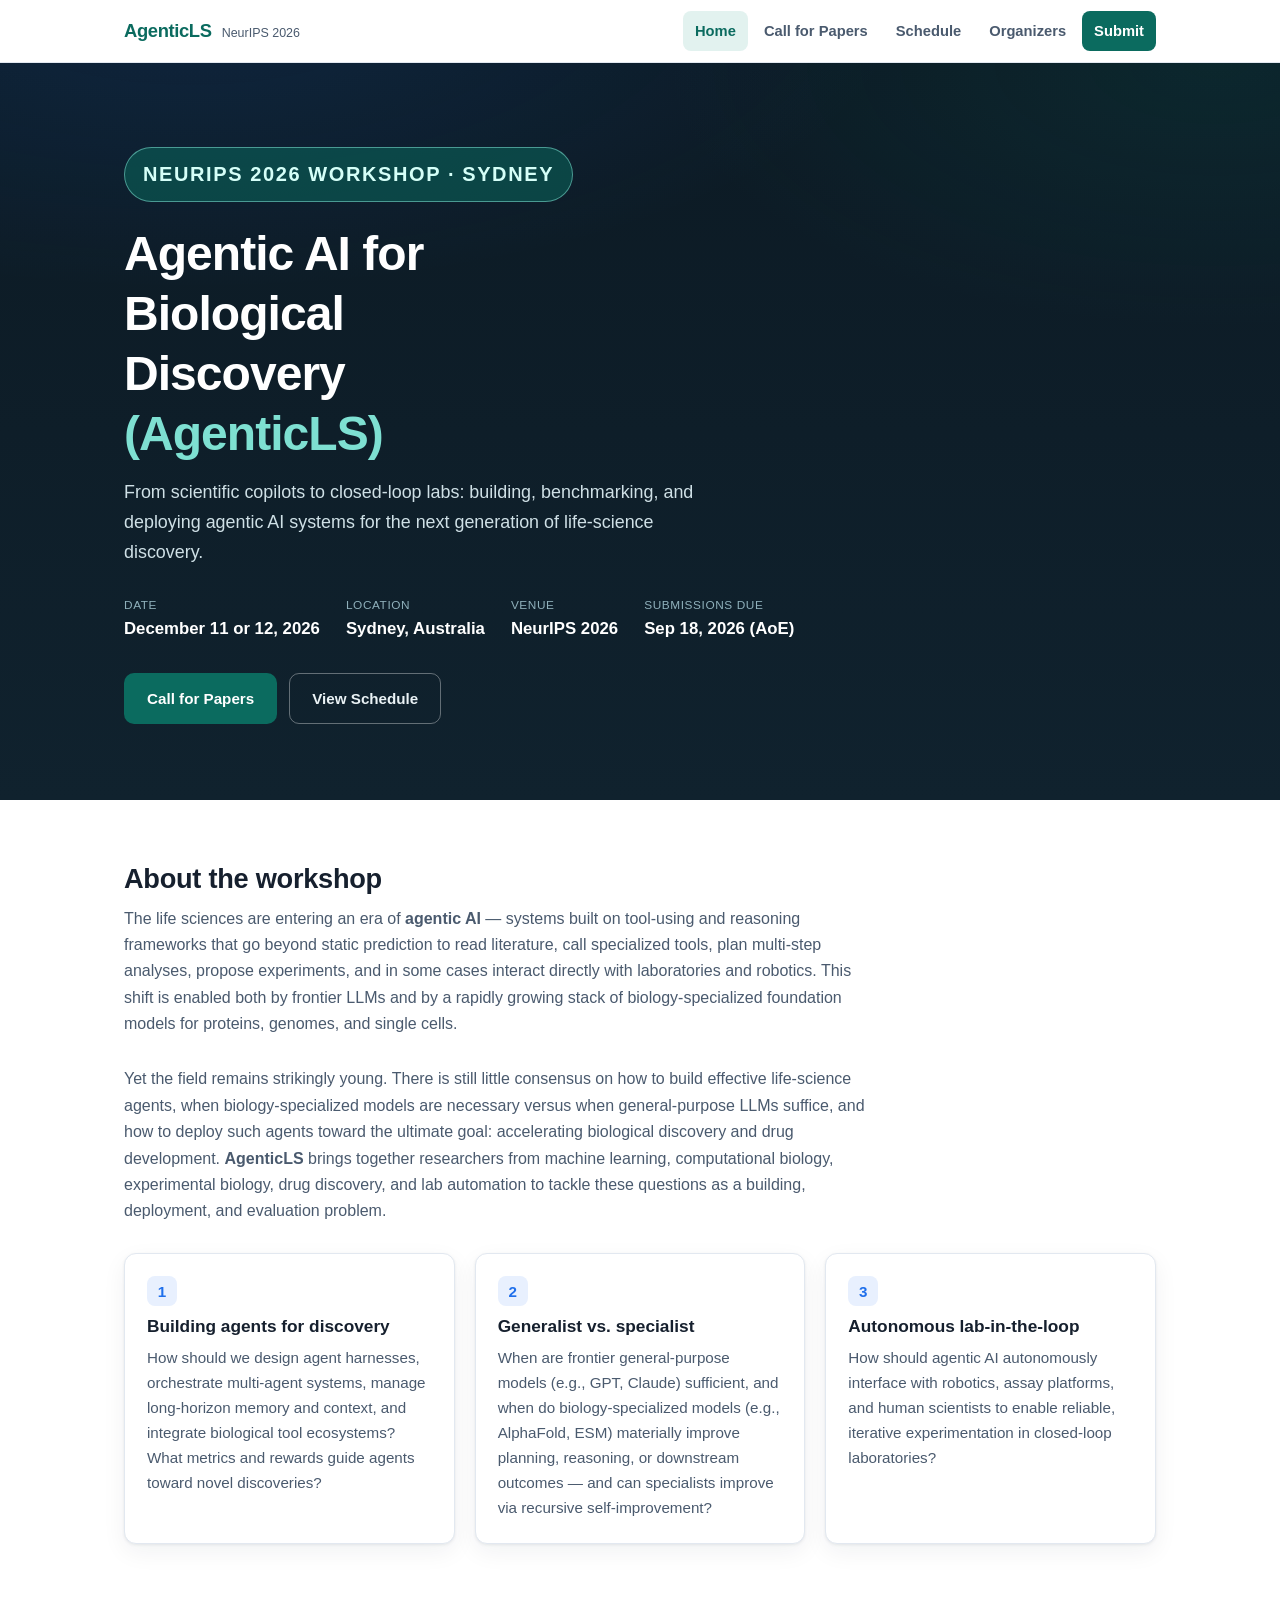
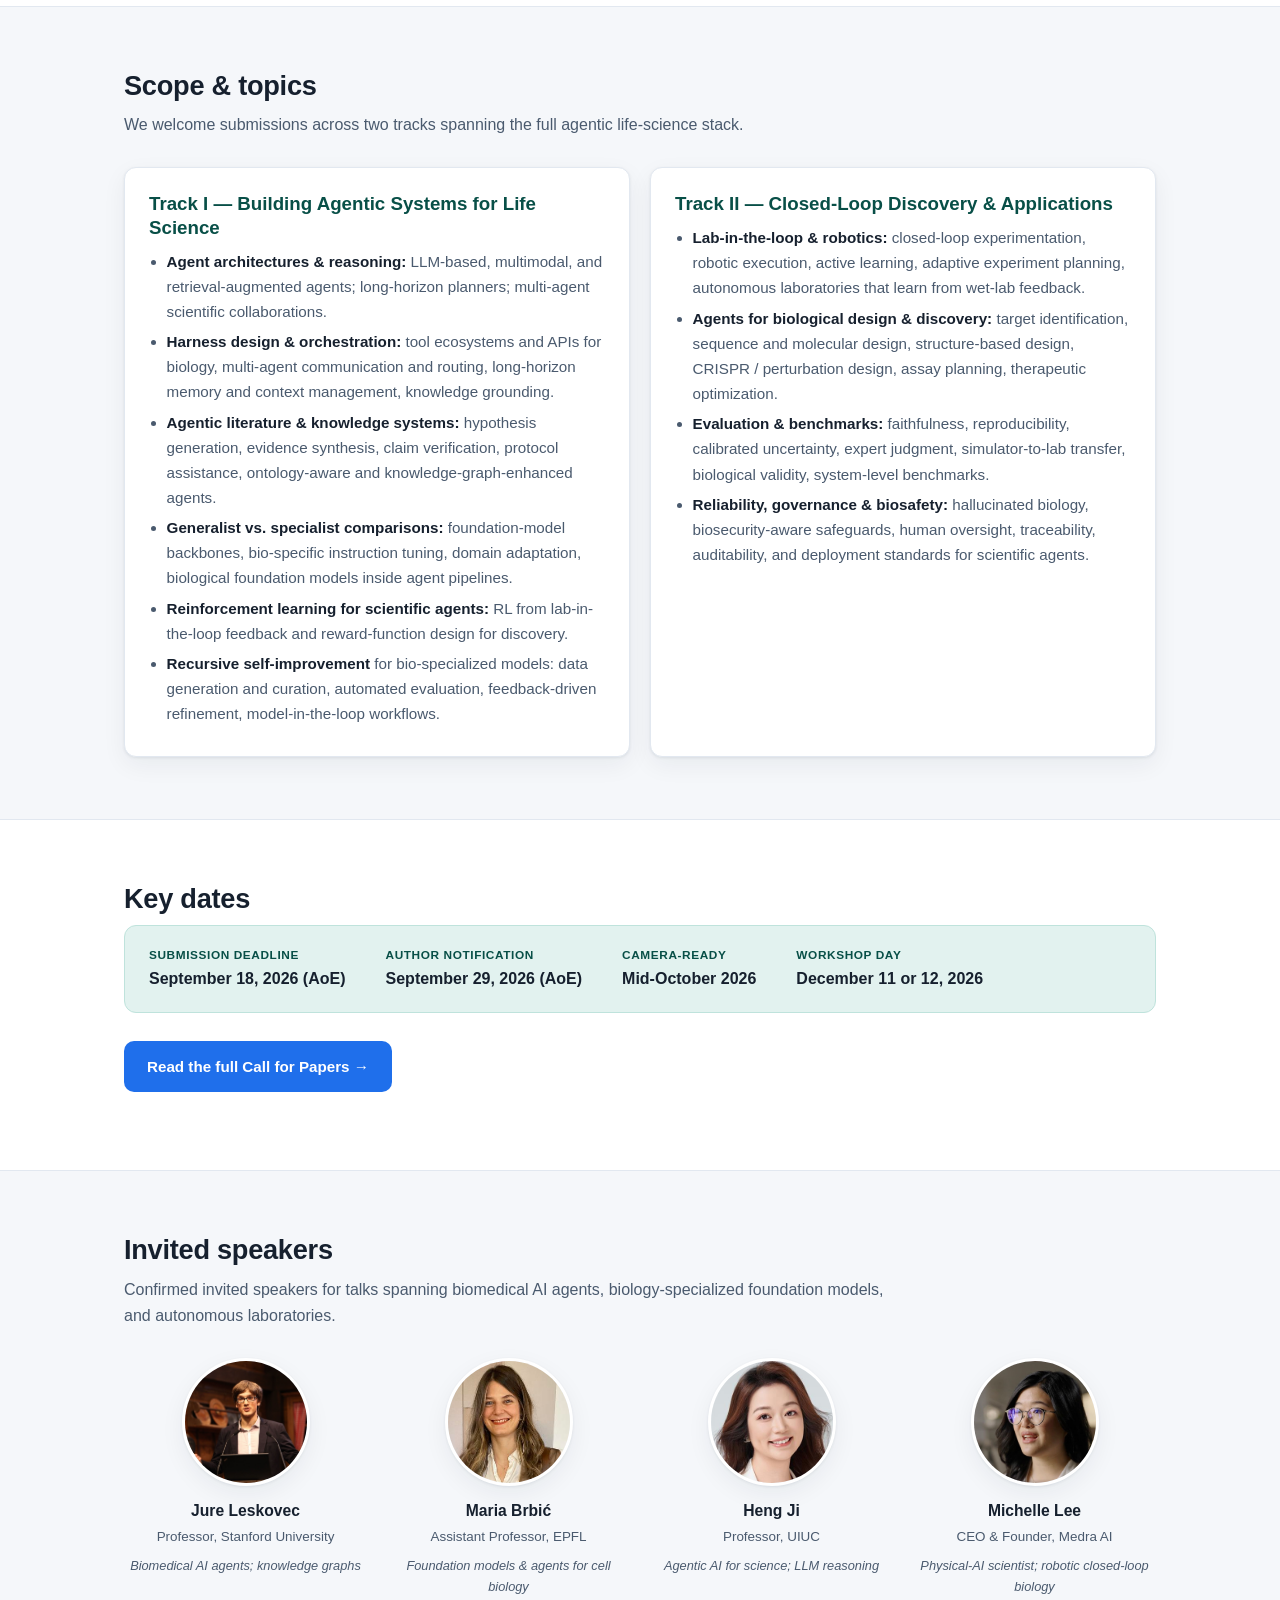
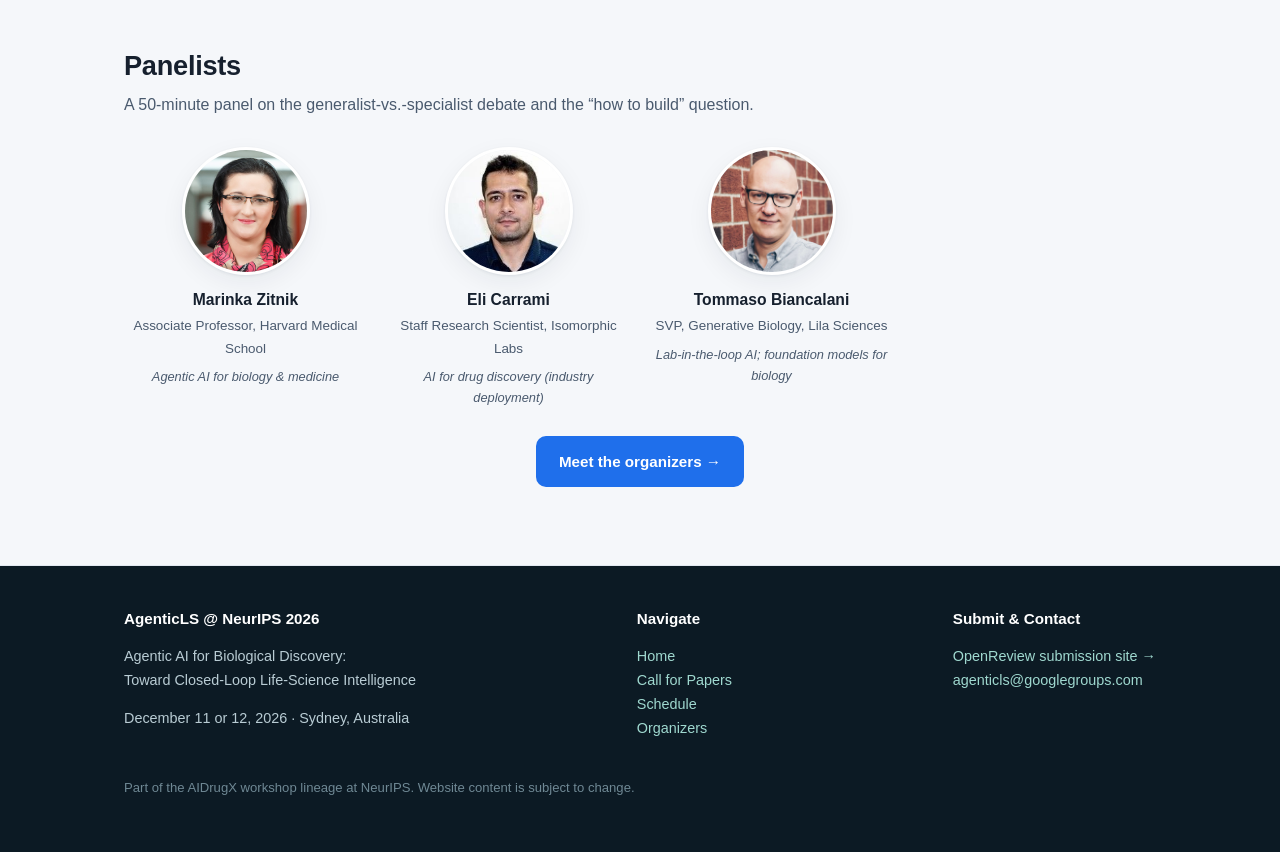
==== index.html @ a27c0606 "Update workshop date, page limit, and poster details" ====
<!DOCTYPE html>
<html lang="en">
<head>
<meta charset="utf-8" />
<meta name="viewport" content="width=device-width, initial-scale=1" />
<title>AgenticLS @ NeurIPS 2026 — Agentic AI for Biological Discovery</title>
<meta name="description" content="AgenticLS: Agentic AI for Biological Discovery — Toward Closed-Loop Life-Science Intelligence. A NeurIPS 2026 workshop in Sydney, December 11 or 12, 2026." />
<link rel="preconnect" href="https://fonts.googleapis.com" />
<link rel="icon" href="assets/favicon.svg" type="image/svg+xml" />
<link rel="stylesheet" href="css/style.css" />
</head>
<body>

<!-- ===== NAV ===== -->
<header class="nav">
  <div class="nav-inner">
    <a class="brand" href="index.html">
      <span class="logo">AgenticLS</span>
      <span class="tag">NeurIPS 2026</span>
    </a>
    <button class="nav-toggle" aria-label="Menu" aria-expanded="false">&#9776;</button>
    <ul class="nav-links">
      <li><a href="index.html">Home</a></li>
      <li><a href="cfp.html">Call for Papers</a></li>
      <li><a href="schedule.html">Schedule</a></li>
      <li><a href="organizers.html">Organizers</a></li>
      <li class="nav-cta"><a href="https://openreview.net/group?id=NeurIPS.cc/2026/Workshop/AgenticLS">Submit</a></li>
    </ul>
  </div>
</header>

<!-- ===== HERO ===== -->
<section class="hero">
  <div class="wrap">
    <span class="kicker">NeurIPS 2026 Workshop &middot; Sydney</span>
    <h1>Agentic AI for Biological Discovery <span class="abbr">(AgenticLS)</span></h1>
    <p class="tagline">From scientific copilots to closed-loop labs: building, benchmarking, and deploying agentic AI systems for the next generation of life-science discovery.</p>
    <div class="facts">
      <div class="fact"><div class="label">Date</div><div class="value">December 11 or 12, 2026</div></div>
      <div class="fact"><div class="label">Location</div><div class="value">Sydney, Australia</div></div>
      <div class="fact"><div class="label">Venue</div><div class="value">NeurIPS 2026</div></div>
      <div class="fact"><div class="label">Submissions due</div><div class="value">Sep 18, 2026 (AoE)</div></div>
    </div>
    <div class="btns">
      <a class="btn btn-primary" href="cfp.html#submit">Call for Papers</a>
      <a class="btn btn-ghost" href="schedule.html">View Schedule</a>
    </div>
  </div>
</section>

<!-- ===== OVERVIEW ===== -->
<section class="block">
  <div class="wrap">
    <h2 class="section-title">About the workshop</h2>
    <p class="section-lead">
      The life sciences are entering an era of <b>agentic AI</b> — systems built on tool-using and reasoning
      frameworks that go beyond static prediction to read literature, call specialized tools, plan multi-step
      analyses, propose experiments, and in some cases interact directly with laboratories and robotics.
      This shift is enabled both by frontier LLMs and by a rapidly growing stack of biology-specialized
      foundation models for proteins, genomes, and single cells.
    </p>
    <p class="section-lead">
      Yet the field remains strikingly young. There is still little consensus on how to build effective
      life-science agents, when biology-specialized models are necessary versus when general-purpose LLMs
      suffice, and how to deploy such agents toward the ultimate goal: accelerating biological discovery and
      drug development. <b>AgenticLS</b> brings together researchers from machine learning, computational
      biology, experimental biology, drug discovery, and lab automation to tackle these questions as a
      building, deployment, and evaluation problem.
    </p>

    <div class="grid cols-3 mt">
      <div class="card">
        <span class="num">1</span>
        <h3>Building agents for discovery</h3>
        <p>How should we design agent harnesses, orchestrate multi-agent systems, manage long-horizon memory
        and context, and integrate biological tool ecosystems? What metrics and rewards guide agents toward
        novel discoveries?</p>
      </div>
      <div class="card">
        <span class="num">2</span>
        <h3>Generalist vs. specialist</h3>
        <p>When are frontier general-purpose models (e.g., GPT, Claude) sufficient, and when do
        biology-specialized models (e.g., AlphaFold, ESM) materially improve planning, reasoning, or
        downstream outcomes — and can specialists improve via recursive self-improvement?</p>
      </div>
      <div class="card">
        <span class="num">3</span>
        <h3>Autonomous lab-in-the-loop</h3>
        <p>How should agentic AI autonomously interface with robotics, assay platforms, and human scientists
        to enable reliable, iterative experimentation in closed-loop laboratories?</p>
      </div>
    </div>
  </div>
</section>

<!-- ===== TRACKS / SCOPE ===== -->
<section class="block alt">
  <div class="wrap">
    <h2 class="section-title">Scope &amp; topics</h2>
    <p class="section-lead">We welcome submissions across two tracks spanning the full agentic life-science stack.</p>
    <div class="grid cols-2">
      <div class="track">
        <h3>Track I — Building Agentic Systems for Life Science</h3>
        <ul>
          <li><b>Agent architectures &amp; reasoning:</b> LLM-based, multimodal, and retrieval-augmented agents; long-horizon planners; multi-agent scientific collaborations.</li>
          <li><b>Harness design &amp; orchestration:</b> tool ecosystems and APIs for biology, multi-agent communication and routing, long-horizon memory and context management, knowledge grounding.</li>
          <li><b>Agentic literature &amp; knowledge systems:</b> hypothesis generation, evidence synthesis, claim verification, protocol assistance, ontology-aware and knowledge-graph-enhanced agents.</li>
          <li><b>Generalist vs. specialist comparisons:</b> foundation-model backbones, bio-specific instruction tuning, domain adaptation, biological foundation models inside agent pipelines.</li>
          <li><b>Reinforcement learning for scientific agents:</b> RL from lab-in-the-loop feedback and reward-function design for discovery.</li>
          <li><b>Recursive self-improvement</b> for bio-specialized models: data generation and curation, automated evaluation, feedback-driven refinement, model-in-the-loop workflows.</li>
        </ul>
      </div>
      <div class="track">
        <h3>Track II — Closed-Loop Discovery &amp; Applications</h3>
        <ul>
          <li><b>Lab-in-the-loop &amp; robotics:</b> closed-loop experimentation, robotic execution, active learning, adaptive experiment planning, autonomous laboratories that learn from wet-lab feedback.</li>
          <li><b>Agents for biological design &amp; discovery:</b> target identification, sequence and molecular design, structure-based design, CRISPR / perturbation design, assay planning, therapeutic optimization.</li>
          <li><b>Evaluation &amp; benchmarks:</b> faithfulness, reproducibility, calibrated uncertainty, expert judgment, simulator-to-lab transfer, biological validity, system-level benchmarks.</li>
          <li><b>Reliability, governance &amp; biosafety:</b> hallucinated biology, biosecurity-aware safeguards, human oversight, traceability, auditability, and deployment standards for scientific agents.</li>
        </ul>
      </div>
    </div>
  </div>
</section>

<!-- ===== KEY DATES ===== -->
<section class="block">
  <div class="wrap">
    <h2 class="section-title">Key dates</h2>
    <div class="callout">
      <div class="item"><div class="k">Submission deadline</div><div class="v">September 18, 2026 (AoE)</div></div>
      <div class="item"><div class="k">Author notification</div><div class="v">September 29, 2026 (AoE)</div></div>
      <div class="item"><div class="k">Camera-ready</div><div class="v">Mid-October 2026</div></div>
      <div class="item"><div class="k">Workshop day</div><div class="v">December 11 or 12, 2026</div></div>
    </div>
    <p class="mt"><a class="btn btn-dark" href="cfp.html#submit">Read the full Call for Papers &rarr;</a></p>
  </div>
</section>

<!-- ===== SPEAKERS ===== -->
<section class="block alt">
  <div class="wrap">
    <h2 class="section-title">Invited speakers</h2>
    <p class="section-lead">Confirmed invited speakers for talks spanning biomedical AI agents, biology-specialized foundation models, and autonomous laboratories.</p>
    <div class="people">
      <div class="person">
        <img class="photo" src="assets/photos/jure-leskovec.jpeg" alt="Jure Leskovec" />
        <div class="name">Jure Leskovec</div>
        <div class="aff">Professor, Stanford University</div>
        <div class="topic">Biomedical AI agents; knowledge graphs</div>
      </div>
      <div class="person">
        <img class="photo" src="assets/photos/maria-brbic.jpg" alt="Maria Brbić" />
        <div class="name">Maria Brbić</div>
        <div class="aff">Assistant Professor, EPFL</div>
        <div class="topic">Foundation models &amp; agents for cell biology</div>
      </div>
      <div class="person">
        <img class="photo" src="assets/photos/heng-ji.jpeg" alt="Heng Ji" />
        <div class="name">Heng Ji</div>
        <div class="aff">Professor, UIUC</div>
        <div class="topic">Agentic AI for science; LLM reasoning</div>
      </div>
      <div class="person">
        <img class="photo" src="assets/photos/michelle-lee.jpg" alt="Michelle Lee" />
        <div class="name">Michelle Lee</div>
        <div class="aff">CEO &amp; Founder, Medra AI</div>
        <div class="topic">Physical-AI scientist; robotic closed-loop biology</div>
      </div>
    </div>

    <h2 class="section-title" style="margin-top:52px;">Panelists</h2>
    <p class="section-lead">A 50-minute panel on the generalist-vs.-specialist debate and the “how to build” question.</p>
    <div class="people">
      <div class="person">
        <img class="photo" src="assets/photos/marinka-zitnik.jpg" alt="Marinka Zitnik" />
        <div class="name">Marinka Zitnik</div>
        <div class="aff">Associate Professor, Harvard Medical School</div>
        <div class="topic">Agentic AI for biology &amp; medicine</div>
      </div>
      <div class="person">
        <img class="photo" src="assets/photos/eli-carrami.jpg" alt="Eli Carrami" />
        <div class="name">Eli Carrami</div>
        <div class="aff">Staff Research Scientist, Isomorphic Labs</div>
        <div class="topic">AI for drug discovery (industry deployment)</div>
      </div>
      <div class="person">
        <img class="photo" src="assets/photos/tommaso-biancalani.jpg" alt="Tommaso Biancalani" />
        <div class="name">Tommaso Biancalani</div>
        <div class="aff">SVP, Generative Biology, Lila Sciences</div>
        <div class="topic">Lab-in-the-loop AI; foundation models for biology</div>
      </div>
    </div>
    <p class="mt center"><a class="btn btn-dark" href="organizers.html">Meet the organizers &rarr;</a></p>
  </div>
</section>

<!-- ===== FOOTER ===== -->
<footer>
  <div class="wrap">
    <div class="cols">
      <div>
        <h4>AgenticLS @ NeurIPS 2026</h4>
        <p>Agentic AI for Biological Discovery:<br/>Toward Closed-Loop Life-Science Intelligence</p>
        <p>December 11 or 12, 2026 &middot; Sydney, Australia</p>
      </div>
      <div>
        <h4>Navigate</h4>
        <p><a href="index.html">Home</a><br/>
           <a href="cfp.html">Call for Papers</a><br/>
           <a href="schedule.html">Schedule</a><br/>
           <a href="organizers.html">Organizers</a></p>
      </div>
      <div>
        <h4>Submit &amp; Contact</h4>
        <p><a href="https://openreview.net/group?id=NeurIPS.cc/2026/Workshop/AgenticLS">OpenReview submission site &rarr;</a><br/>
        <a href="mailto:agenticls@googlegroups.com">agenticls@googlegroups.com</a></p>
      </div>
    </div>
    <p class="muted">Part of the AIDrugX workshop lineage at NeurIPS. Website content is subject to change.</p>
  </div>
</footer>

<script src="js/main.js"></script>
</body>
</html>
---- css/style.css ----
/* ============================================================
   AgenticLS — NeurIPS 2026 Workshop
   Stylesheet
   ============================================================ */

:root {
  --bg: #ffffff;
  --bg-alt: #f5f7fa;
  --ink: #16202e;
  --ink-soft: #4a5a6e;
  --line: #e2e8f0;
  --brand: #0b6b5f;          /* teal-green: life science */
  --brand-dark: #084f47;
  --accent: #1f6feb;         /* blue: AI / agents */
  --accent-soft: #e8f0fe;
  --brand-soft: #e2f2ef;
  --warn: #b45309;
  --max: 1080px;
  --radius: 12px;
  --shadow: 0 1px 3px rgba(16, 32, 46, .08), 0 8px 24px rgba(16, 32, 46, .06);
  --font: -apple-system, BlinkMacSystemFont, "Segoe UI", Roboto, Helvetica, Arial, sans-serif;
}

* { box-sizing: border-box; }

html { scroll-behavior: smooth; scroll-padding-top: 80px; }

body {
  margin: 0;
  font-family: var(--font);
  color: var(--ink);
  background: var(--bg);
  line-height: 1.65;
  -webkit-font-smoothing: antialiased;
}

a { color: var(--accent); text-decoration: none; }
a:hover { text-decoration: underline; }

.wrap { max-width: var(--max); margin: 0 auto; padding: 0 24px; }

h1, h2, h3 { line-height: 1.25; color: var(--ink); }
h2.section-title {
  font-size: 1.7rem;
  margin: 0 0 .35em;
  letter-spacing: -.01em;
}
.section-lead { color: var(--ink-soft); max-width: 760px; margin: 0 0 1.8em; }

section.block { padding: 62px 0; border-bottom: 1px solid var(--line); }
section.block.alt { background: var(--bg-alt); }

/* ---------- Top navigation ---------- */
.nav {
  position: sticky; top: 0; z-index: 50;
  background: rgba(255,255,255,.92);
  backdrop-filter: saturate(150%) blur(8px);
  border-bottom: 1px solid var(--line);
}
.nav-inner {
  max-width: var(--max); margin: 0 auto; padding: 0 24px;
  display: flex; align-items: center; justify-content: space-between;
  height: 62px;
}
.brand { display: flex; align-items: baseline; gap: 10px; font-weight: 700; color: var(--ink); }
.brand:hover { text-decoration: none; }
.brand .logo { color: var(--brand); font-size: 1.15rem; letter-spacing: -.02em; }
.brand .tag { font-size: .78rem; color: var(--ink-soft); font-weight: 500; }
.nav-links { display: flex; align-items: center; gap: 4px; list-style: none; margin: 0; padding: 0; }
.nav-links a {
  display: block; padding: 8px 12px; border-radius: 8px;
  color: var(--ink-soft); font-weight: 600; font-size: .92rem;
}
.nav-links a:hover { background: var(--bg-alt); color: var(--ink); text-decoration: none; }
.nav-links a.active { color: var(--brand); background: var(--brand-soft); }
.nav-cta a {
  background: var(--brand); color: #fff;
}
.nav-cta a:hover { background: var(--brand-dark); color: #fff; }
.nav-toggle {
  display: none; background: none; border: 0; cursor: pointer;
  font-size: 1.5rem; color: var(--ink); padding: 4px 8px;
}

@media (max-width: 780px) {
  .nav-toggle { display: block; }
  .nav-links {
    position: absolute; top: 62px; left: 0; right: 0;
    flex-direction: column; align-items: stretch; gap: 0;
    background: #fff; border-bottom: 1px solid var(--line);
    padding: 8px 16px 16px; box-shadow: var(--shadow);
    display: none;
  }
  .nav-links.open { display: flex; }
  .nav-links a { padding: 12px 10px; }
}

/* ---------- Hero ---------- */
.hero {
  position: relative;
  background:
    radial-gradient(1200px 500px at 15% -10%, rgba(31,111,235,.14), transparent 60%),
    radial-gradient(1000px 480px at 95% 0%, rgba(11,107,95,.16), transparent 55%),
    linear-gradient(180deg, #0c1a24 0%, #10222e 100%);
  color: #eaf2f5;
  padding: 84px 0 76px;
}
.hero .wrap { position: relative; z-index: 1; }
.hero .kicker {
  display: inline-block; font-weight: 800; letter-spacing: .08em;
  text-transform: uppercase; font-size: clamp(1rem, 2vw, 1.25rem);
  color: #d5fff8; background: rgba(11,107,95,.52);
  padding: 10px 18px; border: 1px solid rgba(126,224,210,.55);
  border-radius: 999px; margin-bottom: 22px;
}
.hero h1 {
  color: #fff; font-size: clamp(1.9rem, 4.4vw, 3rem);
  margin: 0 0 .3em; letter-spacing: -.02em; max-width: 15ch;
}
.hero .abbr { color: #7ee0d2; }
.hero .tagline { font-size: 1.12rem; color: #cfe0e6; max-width: 60ch; margin: 0 0 1.6em; }
.hero .facts { display: flex; flex-wrap: wrap; gap: 26px; margin: 0 0 30px; }
.hero .fact .label { font-size: .74rem; text-transform: uppercase; letter-spacing: .05em; color: #8fb0bb; }
.hero .fact .value { font-size: 1.05rem; font-weight: 700; color: #fff; }
.hero .btns { display: flex; flex-wrap: wrap; gap: 12px; }

.btn {
  display: inline-block; font-weight: 700; font-size: .95rem;
  padding: 12px 22px; border-radius: 10px; cursor: pointer;
  border: 1px solid transparent; transition: transform .05s ease;
}
.btn:hover { text-decoration: none; }
.btn:active { transform: translateY(1px); }
.btn-primary { background: var(--brand); color: #fff; }
.btn-primary:hover { background: var(--brand-dark); color: #fff; }
.btn-ghost { background: transparent; color: #eaf2f5; border-color: rgba(255,255,255,.35); }
.btn-ghost:hover { background: rgba(255,255,255,.1); color: #fff; }
.btn-dark { background: var(--accent); color: #fff; }
.btn-dark:hover { background: #1a5fd0; color: #fff; }

/* ---------- Page header (interior pages) ---------- */
.page-head {
  background:
    radial-gradient(900px 380px at 10% -20%, rgba(31,111,235,.12), transparent 60%),
    linear-gradient(180deg, #0c1a24 0%, #10222e 100%);
  color: #eaf2f5; padding: 54px 0 46px;
}
.page-head h1 { color: #fff; margin: 0 0 .2em; font-size: clamp(1.7rem, 3.6vw, 2.4rem); }
.page-head p { color: #cfe0e6; margin: 0; max-width: 70ch; }
.breadcrumb { font-size: .82rem; color: #8fb0bb; margin-bottom: 12px; }
.breadcrumb a { color: #9fd8cf; }

/* ---------- Info callout / dates ---------- */
.callout {
  display: flex; flex-wrap: wrap; gap: 14px 40px;
  background: var(--brand-soft); border: 1px solid #bfe3dc;
  border-radius: var(--radius); padding: 20px 24px;
}
.callout .item .k { font-size: .74rem; text-transform: uppercase; letter-spacing: .05em; color: var(--brand-dark); font-weight: 700; }
.callout .item .v { font-weight: 600; }

/* ---------- Cards / question grid ---------- */
.grid { display: grid; gap: 20px; }
.grid.cols-3 { grid-template-columns: repeat(3, 1fr); }
.grid.cols-2 { grid-template-columns: repeat(2, 1fr); }
@media (max-width: 860px) { .grid.cols-3 { grid-template-columns: 1fr; } .grid.cols-2 { grid-template-columns: 1fr; } }

.card {
  background: #fff; border: 1px solid var(--line);
  border-radius: var(--radius); padding: 22px 22px; box-shadow: var(--shadow);
}
.card h3 { margin: 0 0 .4em; font-size: 1.08rem; }
.card .num {
  display: inline-flex; align-items: center; justify-content: center;
  width: 30px; height: 30px; border-radius: 8px;
  background: var(--accent-soft); color: var(--accent); font-weight: 800;
  margin-bottom: 10px; font-size: .95rem;
}
.card p { margin: 0; color: var(--ink-soft); font-size: .95rem; }

/* ---------- Tracks / scope ---------- */
.track { background:#fff; border:1px solid var(--line); border-radius: var(--radius); padding: 24px; box-shadow: var(--shadow); }
.track h3 { margin: 0 0 .2em; color: var(--brand-dark); }
.track ul { margin: .6em 0 0; padding-left: 1.1em; }
.track li { margin: .35em 0; color: var(--ink-soft); font-size: .95rem; }
.track li b { color: var(--ink); }

/* ---------- People grids ---------- */
.people { display: grid; grid-template-columns: repeat(4, 1fr); gap: 26px 20px; }
.people.cols-3 { grid-template-columns: repeat(3, 1fr); }
@media (max-width: 900px) { .people { grid-template-columns: repeat(3, 1fr); } }
@media (max-width: 680px) { .people, .people.cols-3 { grid-template-columns: repeat(2, 1fr); } }

.person { text-align: center; }
.person .photo {
  width: 128px; height: 128px; border-radius: 50%;
  object-fit: cover; object-position: center top;
  margin: 0 auto 12px; display: block;
  border: 3px solid #fff; box-shadow: var(--shadow); background: var(--bg-alt);
}
.person .name { font-weight: 700; font-size: .98rem; }
.person .name a { color: var(--ink); }
.person .aff { font-size: .84rem; color: var(--ink-soft); margin-top: 2px; }
.person .role { font-size: .78rem; color: var(--brand); margin-top: 4px; font-weight: 600; }
.person .topic { font-size: .8rem; color: var(--ink-soft); margin-top: 6px; font-style: italic; }

/* ---------- Schedule table ---------- */
.schedule { width: 100%; border-collapse: collapse; background:#fff; border:1px solid var(--line); border-radius: var(--radius); overflow: hidden; box-shadow: var(--shadow); }
.schedule th, .schedule td { text-align: left; padding: 12px 16px; border-bottom: 1px solid var(--line); vertical-align: top; }
.schedule th { background: var(--bg-alt); font-size: .78rem; text-transform: uppercase; letter-spacing: .04em; color: var(--ink-soft); }
.schedule td.time { white-space: nowrap; font-variant-numeric: tabular-nums; font-weight: 600; color: var(--ink); width: 130px; }
.schedule tr.session td { background: var(--brand-soft); font-weight: 700; color: var(--brand-dark); }
.schedule tr.session td .sublabel { font-weight: 500; color: var(--brand-dark); opacity:.8; }
.schedule .who { font-weight: 600; }
.schedule .aff { color: var(--ink-soft); font-size: .88rem; }
.schedule .topic { color: var(--ink-soft); font-size: .88rem; }
@media (max-width: 720px) {
  .schedule, .schedule tbody, .schedule tr, .schedule td, .schedule th { display: block; }
  .schedule thead { display: none; }
  .schedule tr { border-bottom: 1px solid var(--line); padding: 6px 0; }
  .schedule td { border: 0; padding: 3px 16px; }
  .schedule td.time { width: auto; color: var(--accent); }
}

/* ---------- CFP / prose ---------- */
.prose { max-width: 800px; }
.prose h2 { font-size: 1.35rem; margin: 1.6em 0 .5em; }
.prose h3 { font-size: 1.08rem; margin: 1.3em 0 .3em; }
.prose ul { padding-left: 1.2em; }
.prose li { margin: .4em 0; }
.prose p { color: var(--ink); }

.timeline { list-style: none; padding: 0; margin: 0; }
.timeline li {
  display: flex; gap: 18px; padding: 14px 0; border-bottom: 1px dashed var(--line);
}
.timeline li:last-child { border-bottom: 0; }
.timeline .date { min-width: 200px; font-weight: 700; color: var(--brand-dark); }
.timeline .date .aoe { font-weight: 500; color: var(--ink-soft); font-size: .85rem; }
.timeline .what { color: var(--ink-soft); }

.notebox {
  background: var(--accent-soft); border: 1px solid #cfe0fb;
  border-left: 4px solid var(--accent); border-radius: 8px;
  padding: 14px 18px; margin: 20px 0; font-size: .95rem;
}
.notebox.warn { background: #fff7ed; border-color: #fed7aa; border-left-color: var(--warn); }

/* ---------- Footer ---------- */
footer {
  background: #0c1a24; color: #b9ccd4; padding: 40px 0; font-size: .9rem;
}
footer a { color: #9fd8cf; }
footer .cols { display: flex; flex-wrap: wrap; gap: 30px 60px; justify-content: space-between; }
footer h4 { color: #fff; margin: 0 0 .5em; font-size: .95rem; }
footer .muted { color: #6f8894; font-size: .82rem; margin-top: 22px; }

/* ---------- misc ---------- */
.center { text-align: center; }
.mt { margin-top: 28px; }
.pill { display:inline-block; background: var(--accent-soft); color: var(--accent); font-weight:700; font-size:.78rem; padding: 3px 10px; border-radius: 999px; }
.divider-note { color: var(--ink-soft); font-size: .9rem; }
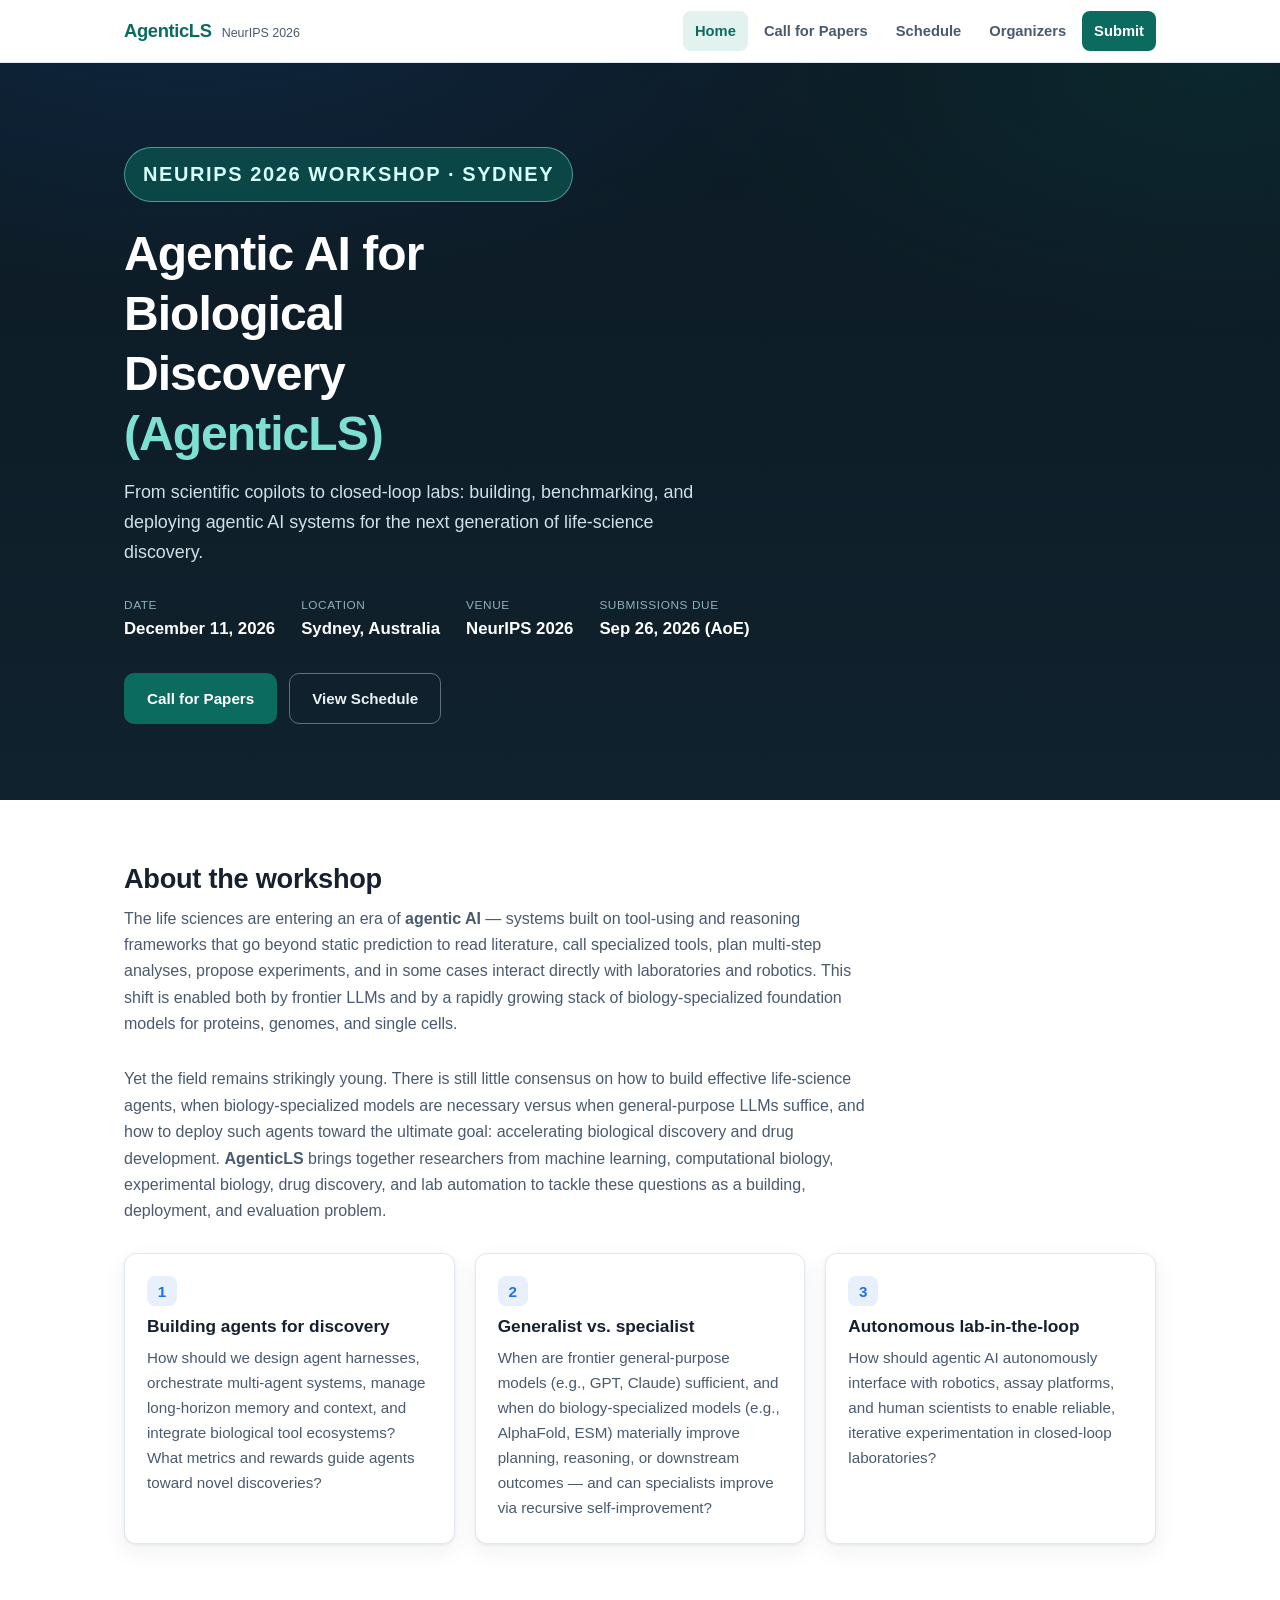
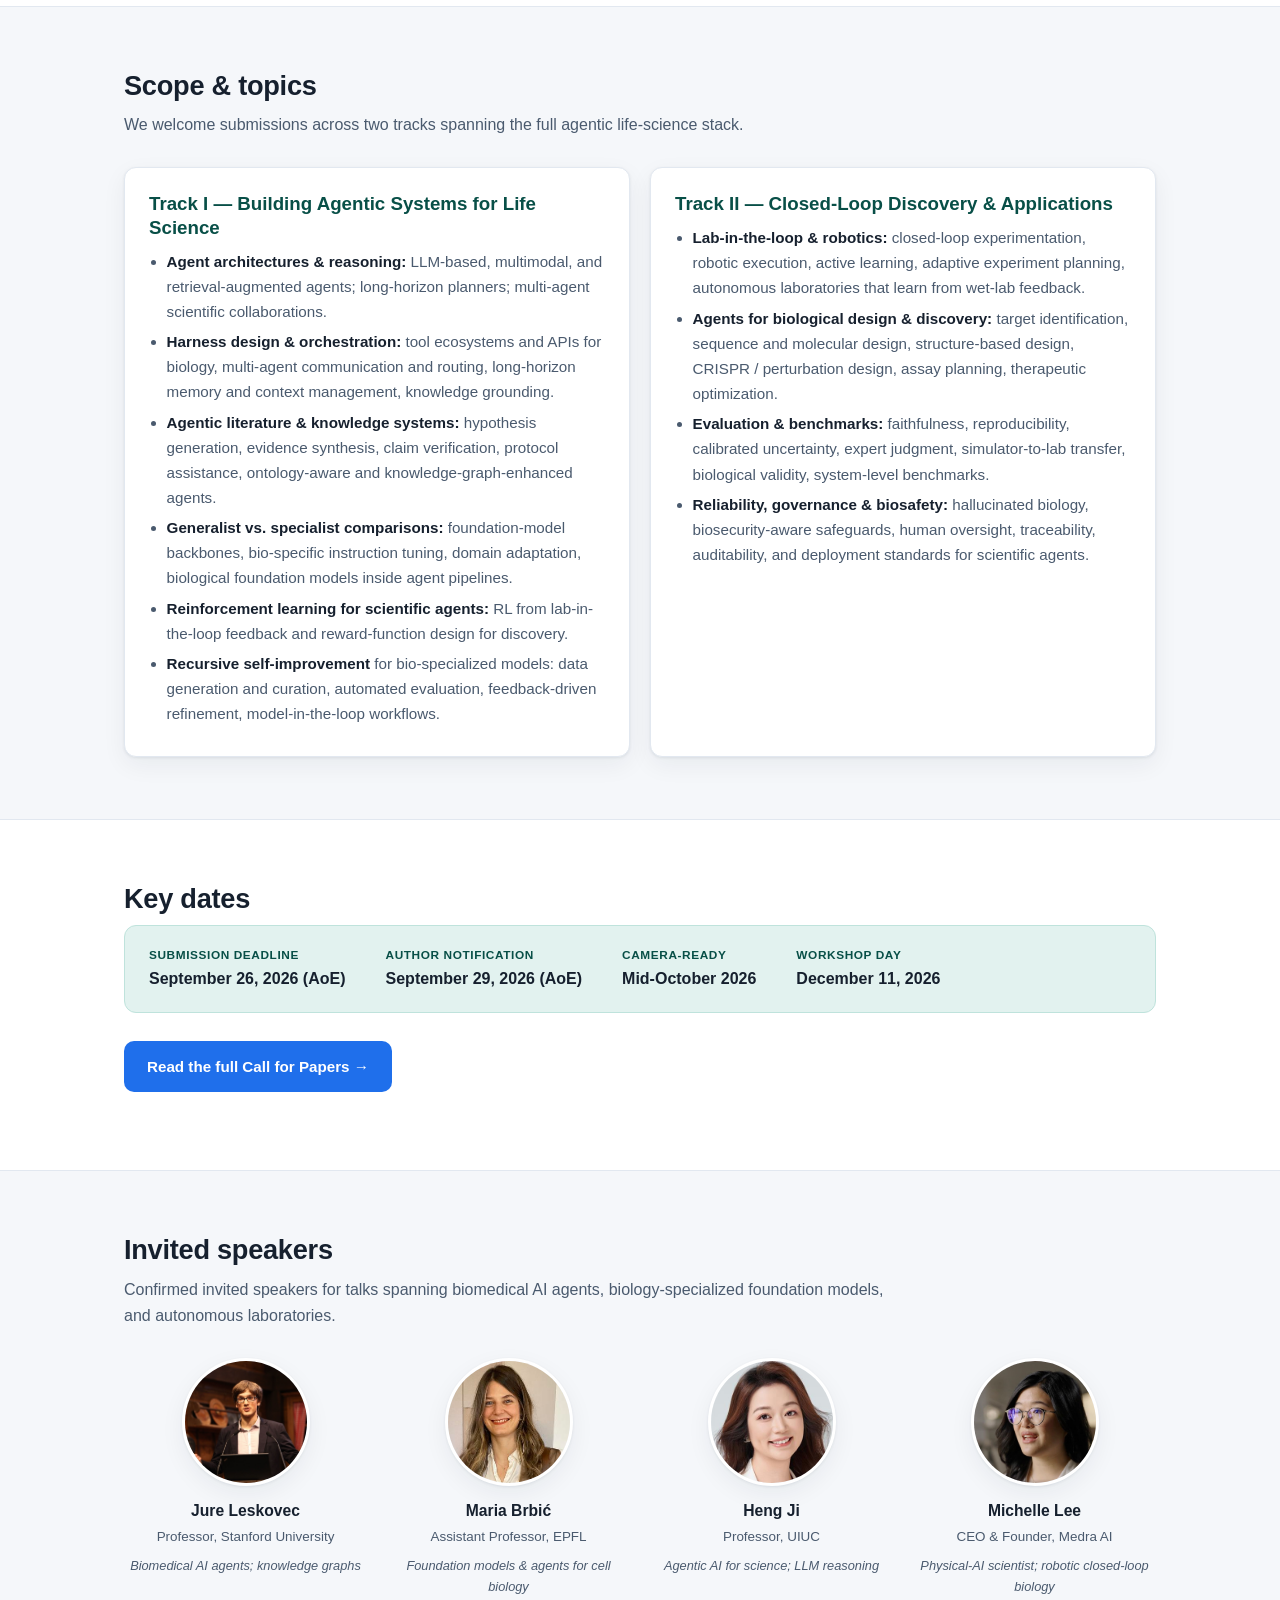
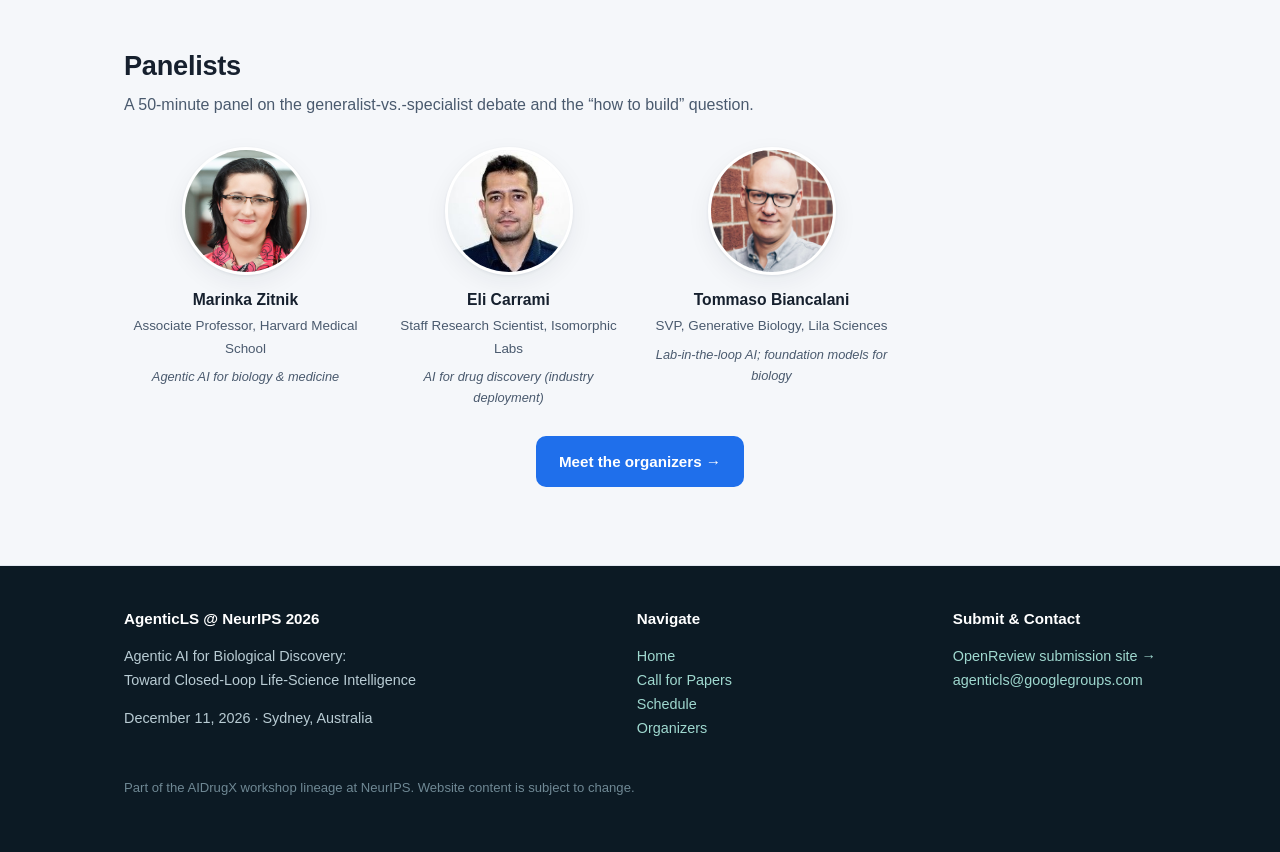
==== commit 7fa3e6c9: "Update submission deadline and workshop date" ====
--- a/index.html
+++ b/index.html
@@ -4,7 +4,7 @@
 <meta charset="utf-8" />
 <meta name="viewport" content="width=device-width, initial-scale=1" />
 <title>AgenticLS @ NeurIPS 2026 — Agentic AI for Biological Discovery</title>
-<meta name="description" content="AgenticLS: Agentic AI for Biological Discovery — Toward Closed-Loop Life-Science Intelligence. A NeurIPS 2026 workshop in Sydney, December 11 or 12, 2026." />
+<meta name="description" content="AgenticLS: Agentic AI for Biological Discovery — Toward Closed-Loop Life-Science Intelligence. A NeurIPS 2026 workshop in Sydney, December 11, 2026." />
 <link rel="preconnect" href="https://fonts.googleapis.com" />
 <link rel="icon" href="assets/favicon.svg" type="image/svg+xml" />
 <link rel="stylesheet" href="css/style.css" />
@@ -36,10 +36,10 @@
     <h1>Agentic AI for Biological Discovery <span class="abbr">(AgenticLS)</span></h1>
     <p class="tagline">From scientific copilots to closed-loop labs: building, benchmarking, and deploying agentic AI systems for the next generation of life-science discovery.</p>
     <div class="facts">
-      <div class="fact"><div class="label">Date</div><div class="value">December 11 or 12, 2026</div></div>
+      <div class="fact"><div class="label">Date</div><div class="value">December 11, 2026</div></div>
       <div class="fact"><div class="label">Location</div><div class="value">Sydney, Australia</div></div>
       <div class="fact"><div class="label">Venue</div><div class="value">NeurIPS 2026</div></div>
-      <div class="fact"><div class="label">Submissions due</div><div class="value">Sep 18, 2026 (AoE)</div></div>
+      <div class="fact"><div class="label">Submissions due</div><div class="value">Sep 26, 2026 (AoE)</div></div>
     </div>
     <div class="btns">
       <a class="btn btn-primary" href="cfp.html#submit">Call for Papers</a>
@@ -128,10 +128,10 @@
   <div class="wrap">
     <h2 class="section-title">Key dates</h2>
     <div class="callout">
-      <div class="item"><div class="k">Submission deadline</div><div class="v">September 18, 2026 (AoE)</div></div>
+      <div class="item"><div class="k">Submission deadline</div><div class="v">September 26, 2026 (AoE)</div></div>
       <div class="item"><div class="k">Author notification</div><div class="v">September 29, 2026 (AoE)</div></div>
       <div class="item"><div class="k">Camera-ready</div><div class="v">Mid-October 2026</div></div>
-      <div class="item"><div class="k">Workshop day</div><div class="v">December 11 or 12, 2026</div></div>
+      <div class="item"><div class="k">Workshop day</div><div class="v">December 11, 2026</div></div>
     </div>
     <p class="mt"><a class="btn btn-dark" href="cfp.html#submit">Read the full Call for Papers &rarr;</a></p>
   </div>
@@ -202,7 +202,7 @@
       <div>
         <h4>AgenticLS @ NeurIPS 2026</h4>
         <p>Agentic AI for Biological Discovery:<br/>Toward Closed-Loop Life-Science Intelligence</p>
-        <p>December 11 or 12, 2026 &middot; Sydney, Australia</p>
+        <p>December 11, 2026 &middot; Sydney, Australia</p>
       </div>
       <div>
         <h4>Navigate</h4>
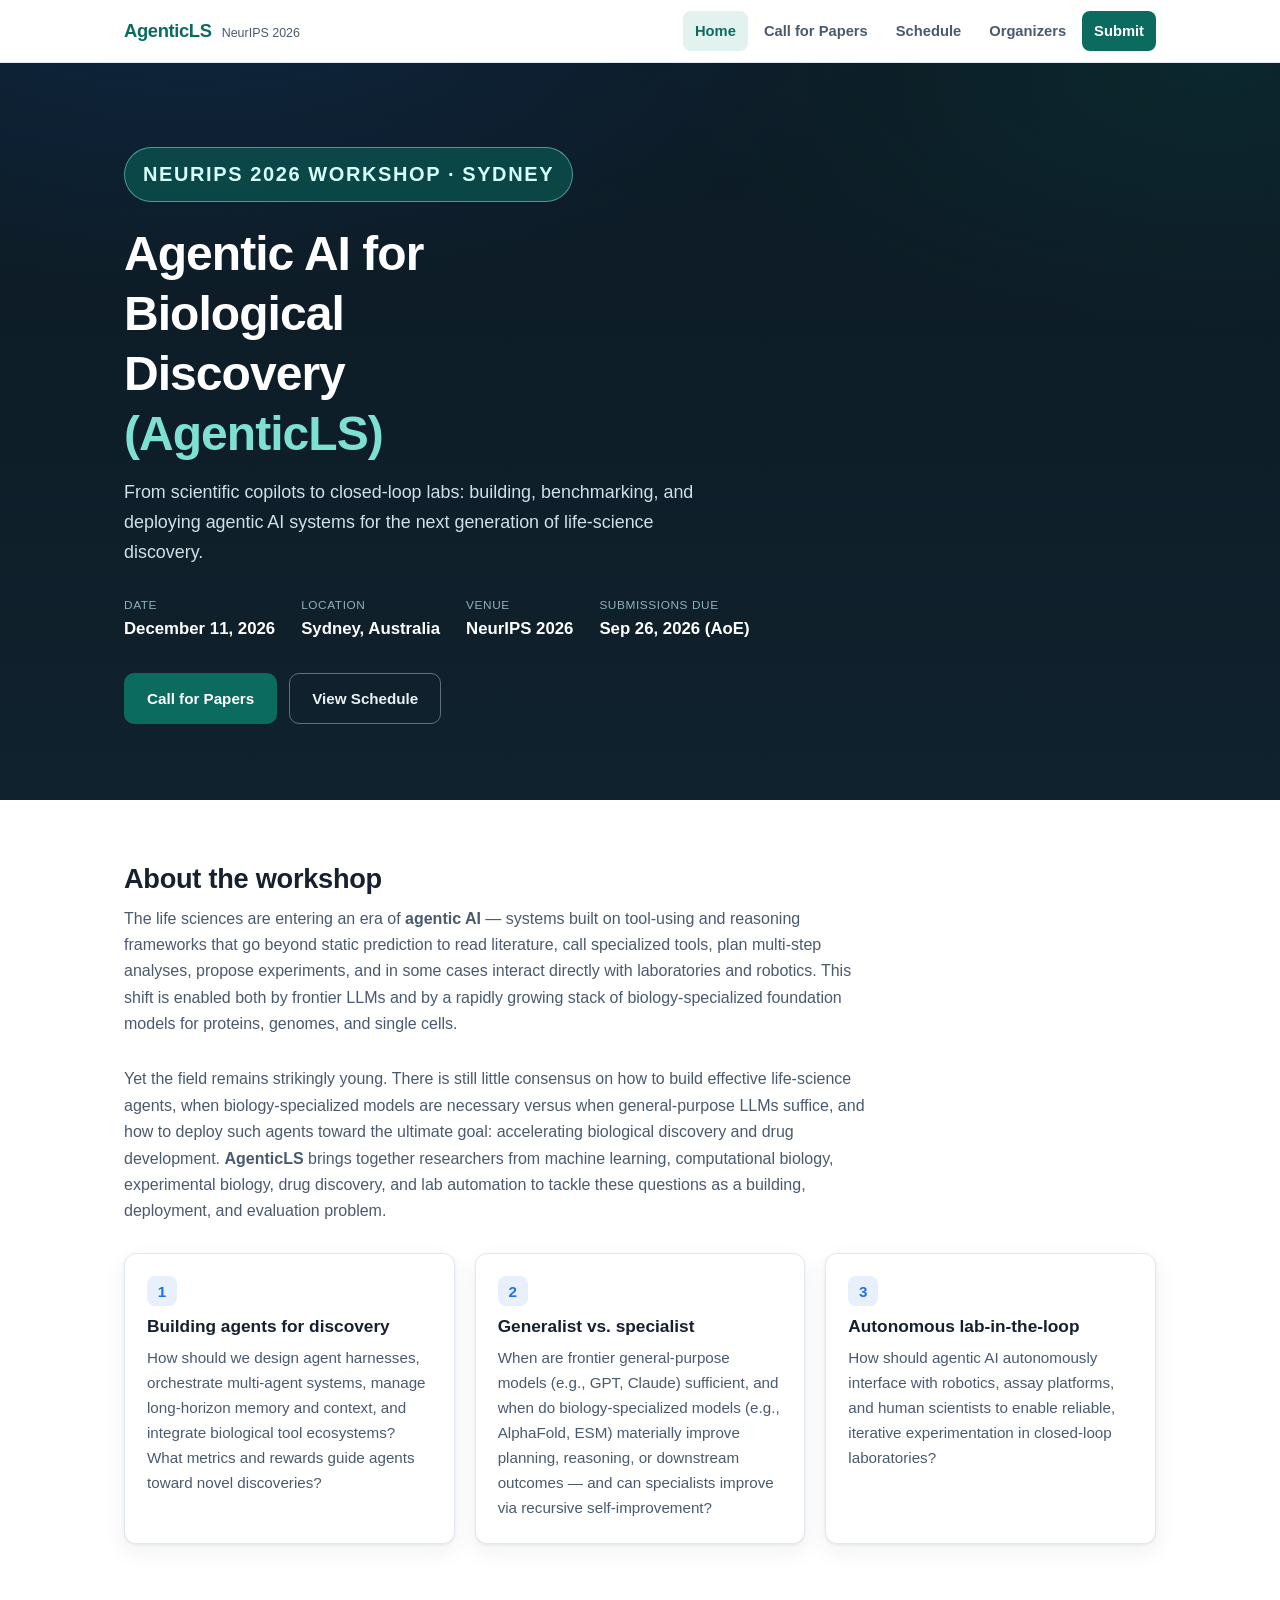
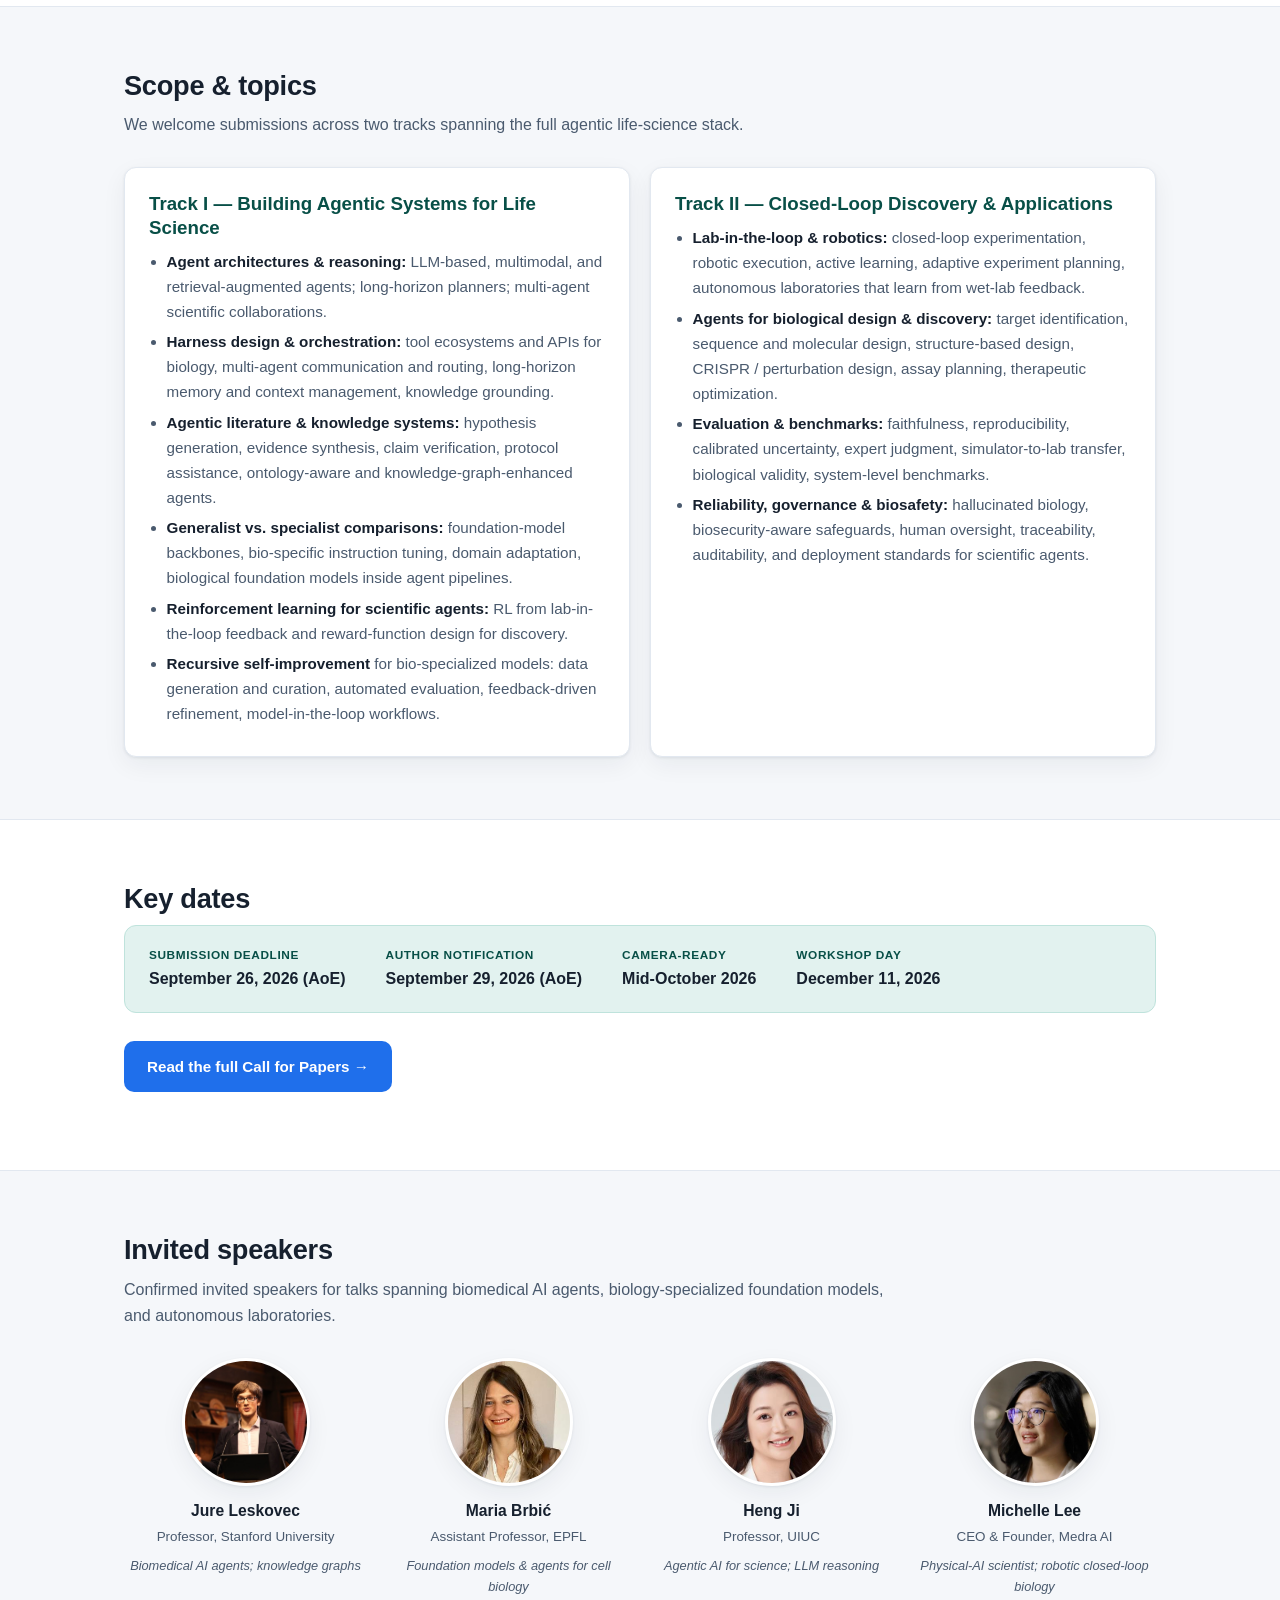
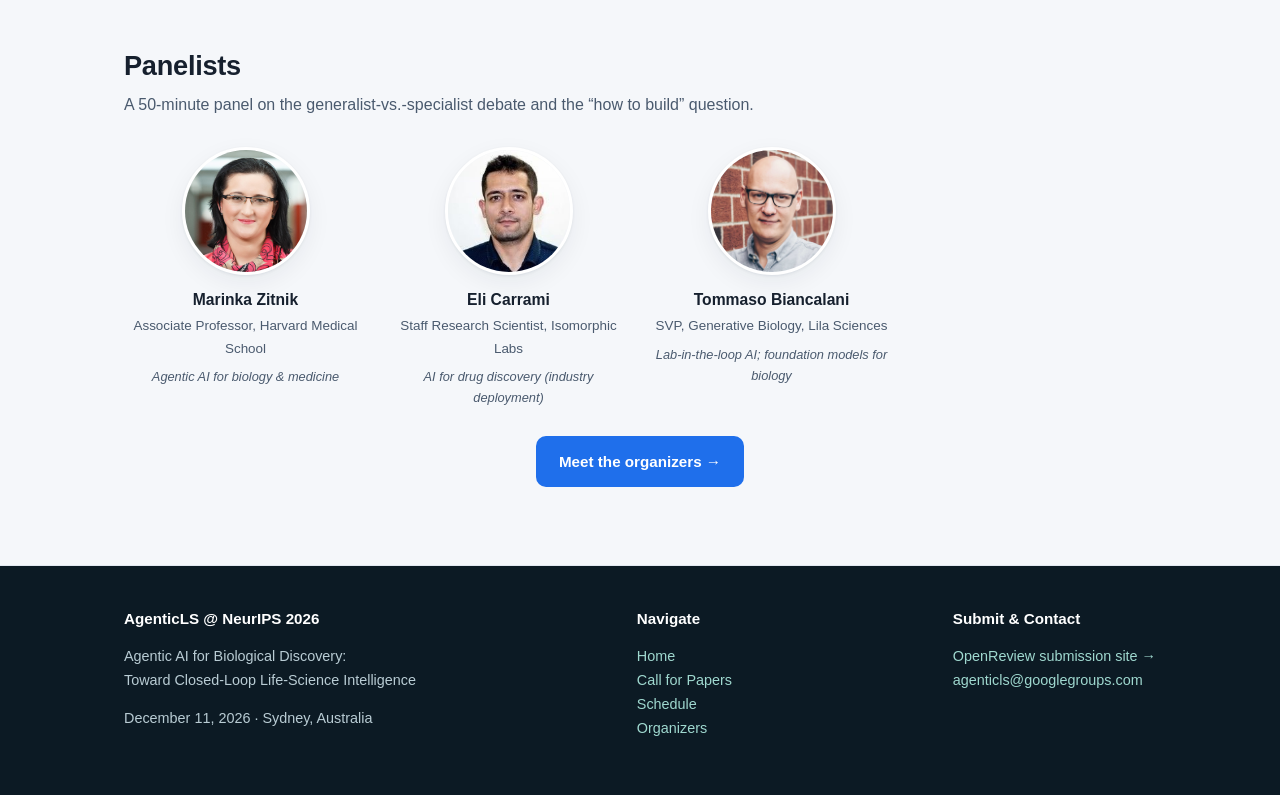
==== commit af9c1ed8: "Remove lineage text and align organizers in one row" ====
--- a/index.html
+++ b/index.html
@@ -217,7 +217,6 @@
         <a href="mailto:agenticls@googlegroups.com">agenticls@googlegroups.com</a></p>
       </div>
     </div>
-    <p class="muted">Part of the AIDrugX workshop lineage at NeurIPS. Website content is subject to change.</p>
   </div>
 </footer>
 
--- a/css/style.css
+++ b/css/style.css
@@ -188,8 +188,10 @@
 /* ---------- People grids ---------- */
 .people { display: grid; grid-template-columns: repeat(4, 1fr); gap: 26px 20px; }
 .people.cols-3 { grid-template-columns: repeat(3, 1fr); }
+.people.organizer-row { grid-template-columns: repeat(6, minmax(0, 1fr)); gap: 26px 12px; }
+@media (max-width: 1050px) { .people.organizer-row { grid-template-columns: repeat(3, 1fr); } }
 @media (max-width: 900px) { .people { grid-template-columns: repeat(3, 1fr); } }
-@media (max-width: 680px) { .people, .people.cols-3 { grid-template-columns: repeat(2, 1fr); } }
+@media (max-width: 680px) { .people, .people.cols-3, .people.organizer-row { grid-template-columns: repeat(2, 1fr); } }
 
 .person { text-align: center; }
 .person .photo {
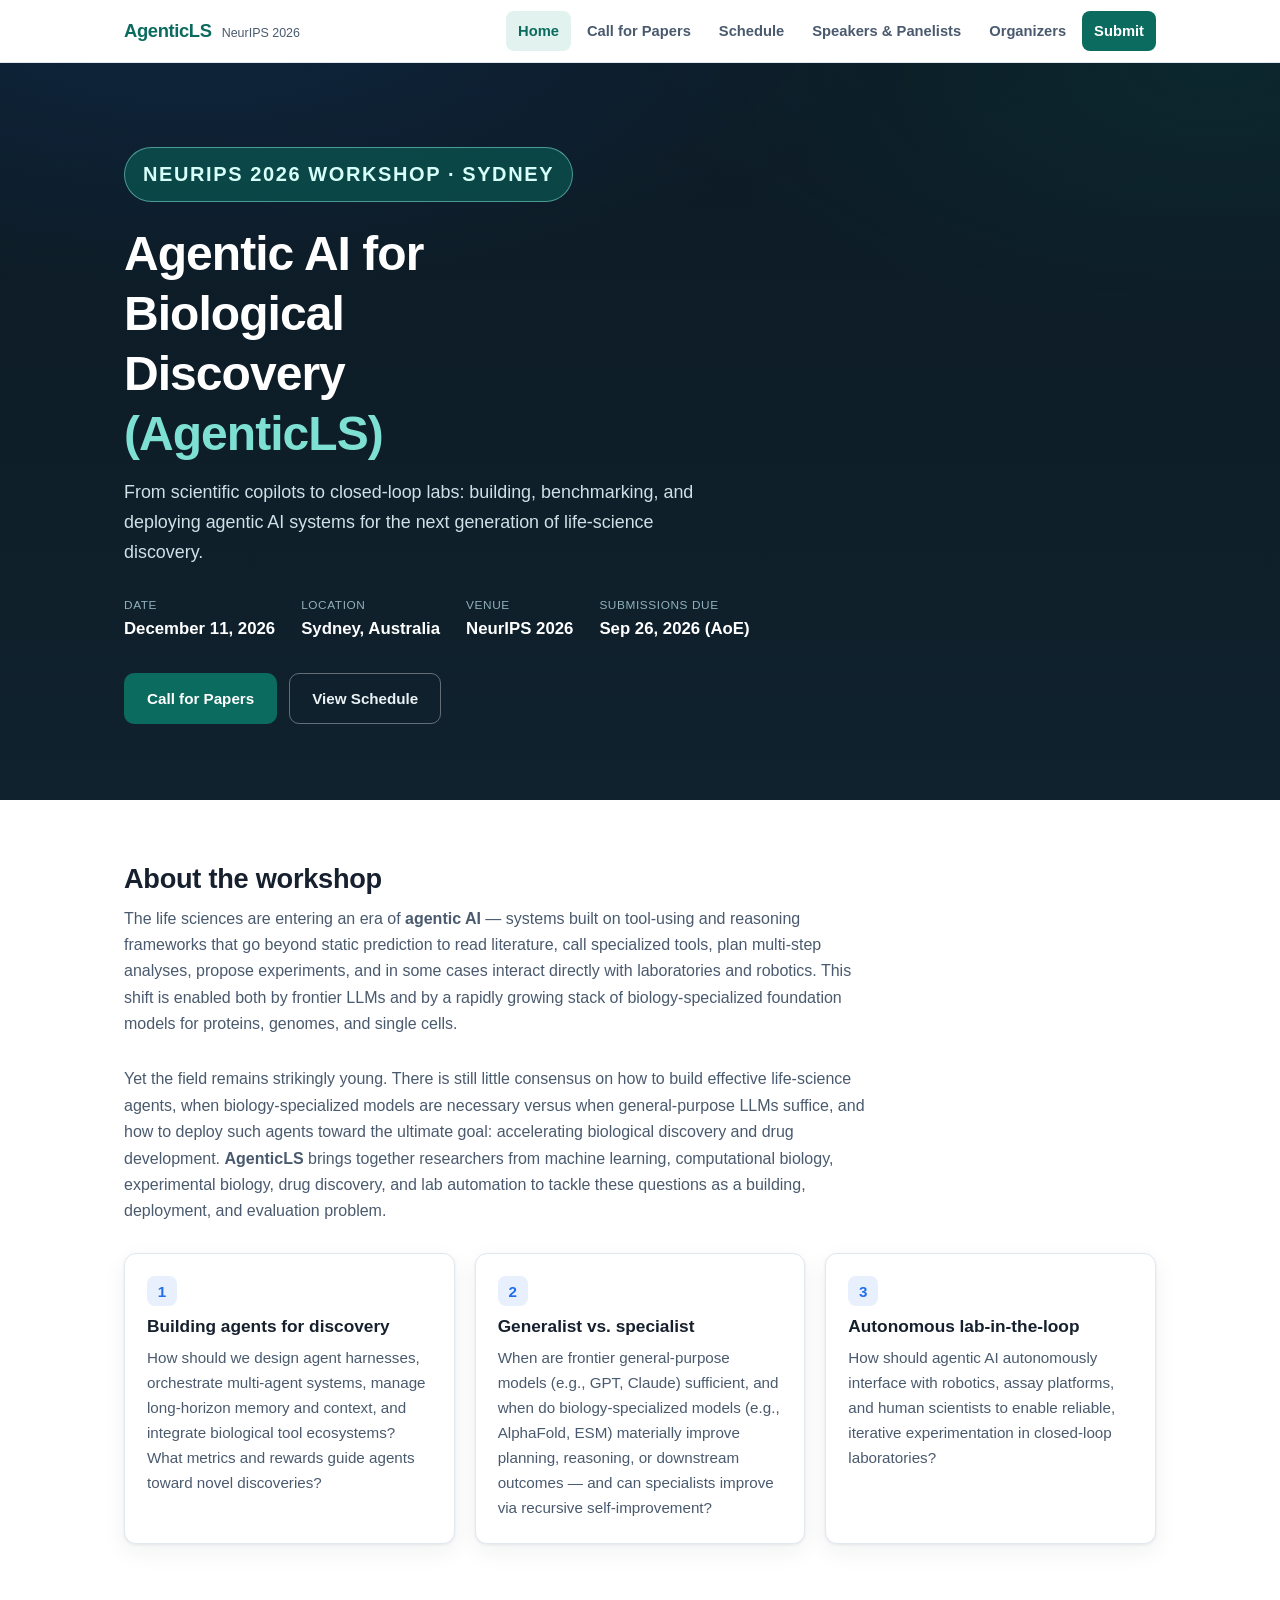
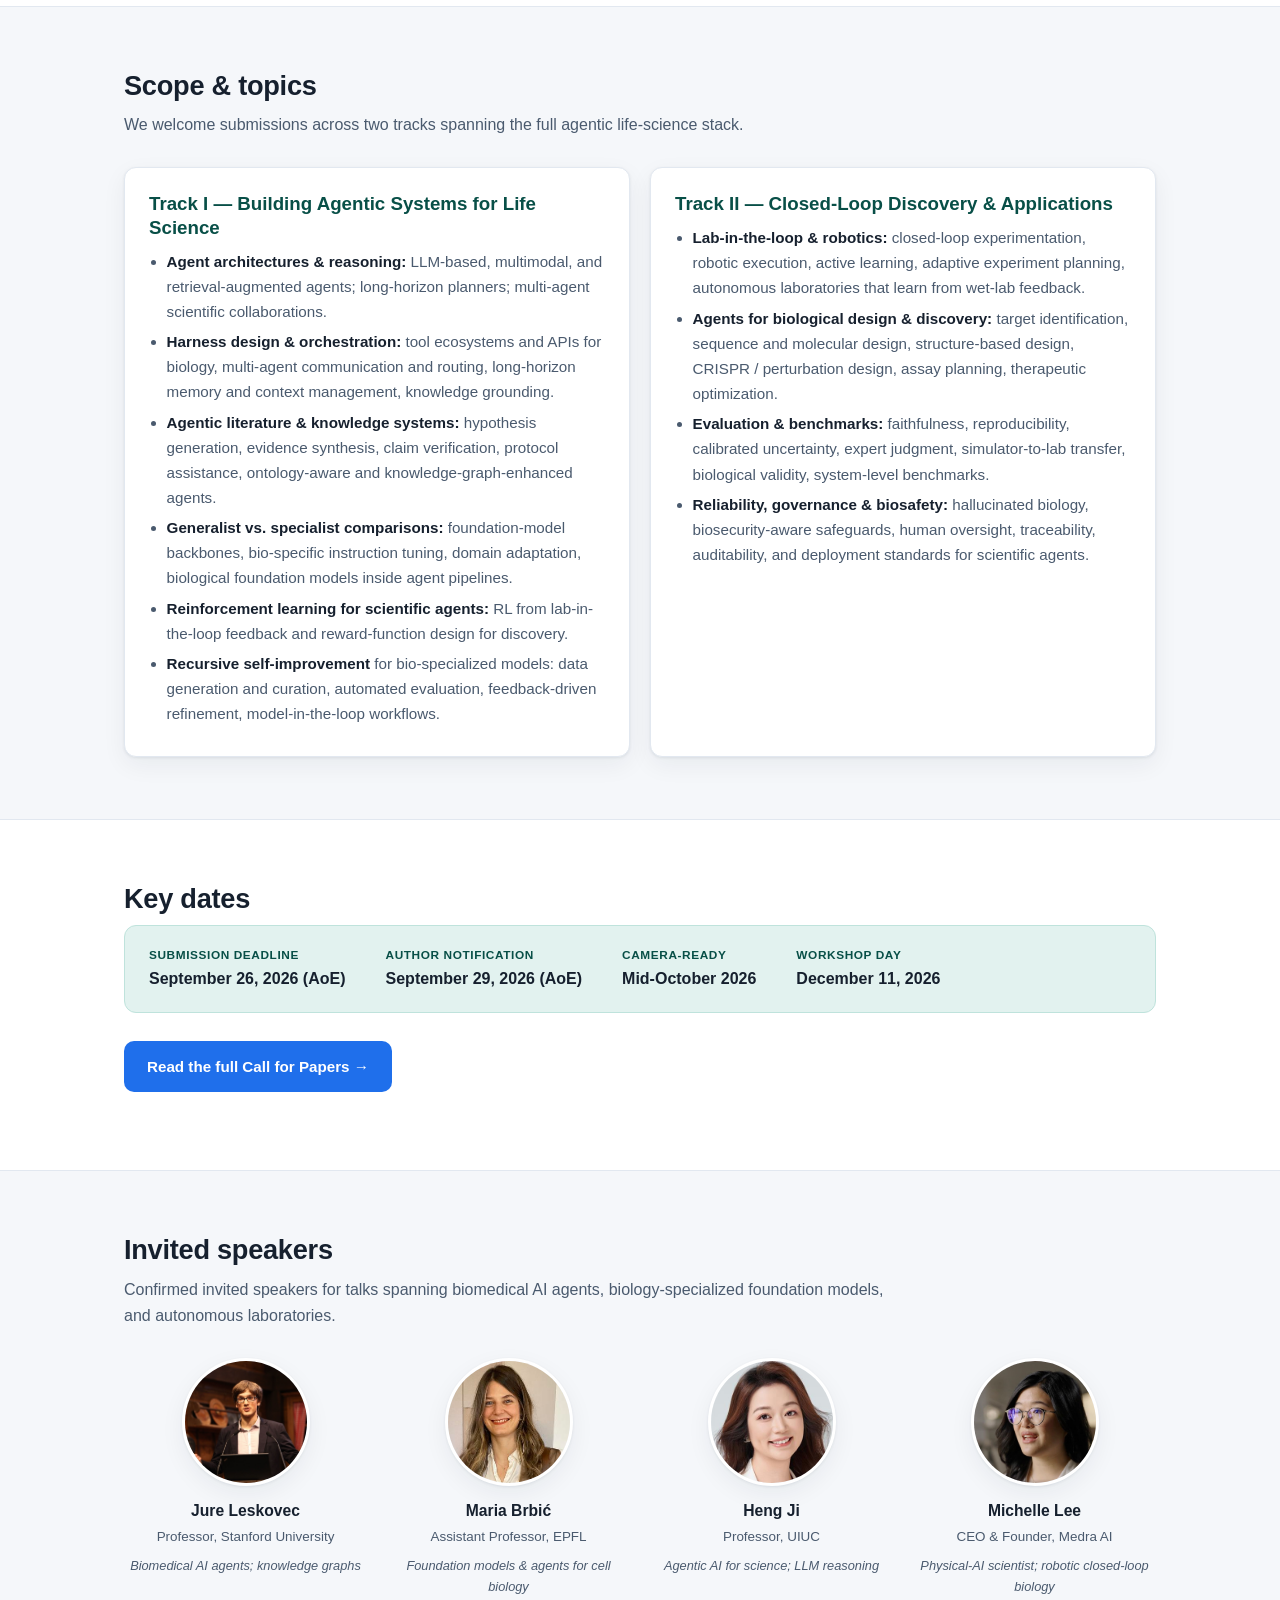
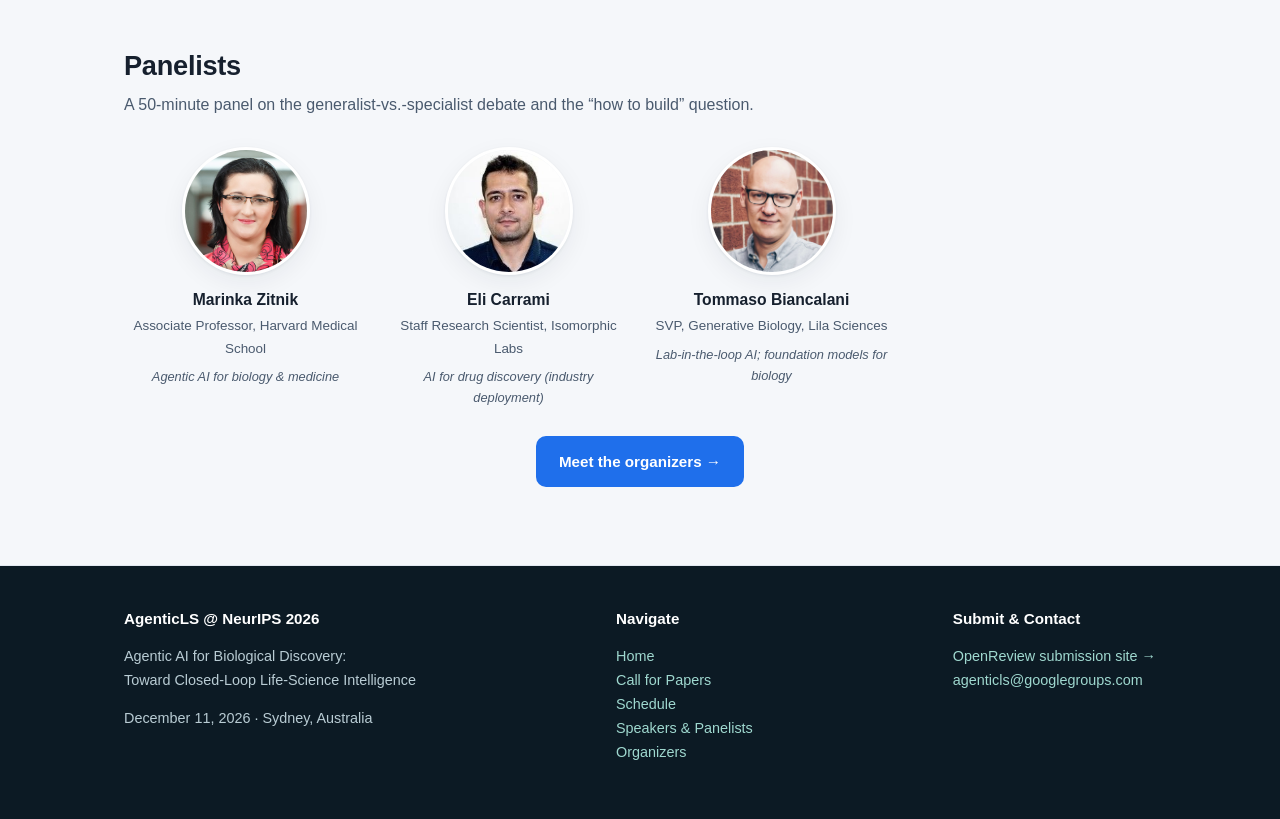
==== commit 38231cab: "Add speakers page and refine organizer layout" ====
--- a/index.html
+++ b/index.html
@@ -23,6 +23,7 @@
       <li><a href="index.html">Home</a></li>
       <li><a href="cfp.html">Call for Papers</a></li>
       <li><a href="schedule.html">Schedule</a></li>
+      <li><a href="speakers.html">Speakers &amp; Panelists</a></li>
       <li><a href="organizers.html">Organizers</a></li>
       <li class="nav-cta"><a href="https://openreview.net/group?id=NeurIPS.cc/2026/Workshop/AgenticLS">Submit</a></li>
     </ul>
@@ -209,6 +210,7 @@
         <p><a href="index.html">Home</a><br/>
            <a href="cfp.html">Call for Papers</a><br/>
            <a href="schedule.html">Schedule</a><br/>
+           <a href="speakers.html">Speakers &amp; Panelists</a><br/>
            <a href="organizers.html">Organizers</a></p>
       </div>
       <div>
--- a/css/style.css
+++ b/css/style.css
@@ -189,7 +189,6 @@
 .people { display: grid; grid-template-columns: repeat(4, 1fr); gap: 26px 20px; }
 .people.cols-3 { grid-template-columns: repeat(3, 1fr); }
 .people.organizer-row { grid-template-columns: repeat(6, minmax(0, 1fr)); gap: 26px 12px; }
-@media (max-width: 1050px) { .people.organizer-row { grid-template-columns: repeat(3, 1fr); } }
 @media (max-width: 900px) { .people { grid-template-columns: repeat(3, 1fr); } }
 @media (max-width: 680px) { .people, .people.cols-3, .people.organizer-row { grid-template-columns: repeat(2, 1fr); } }
 
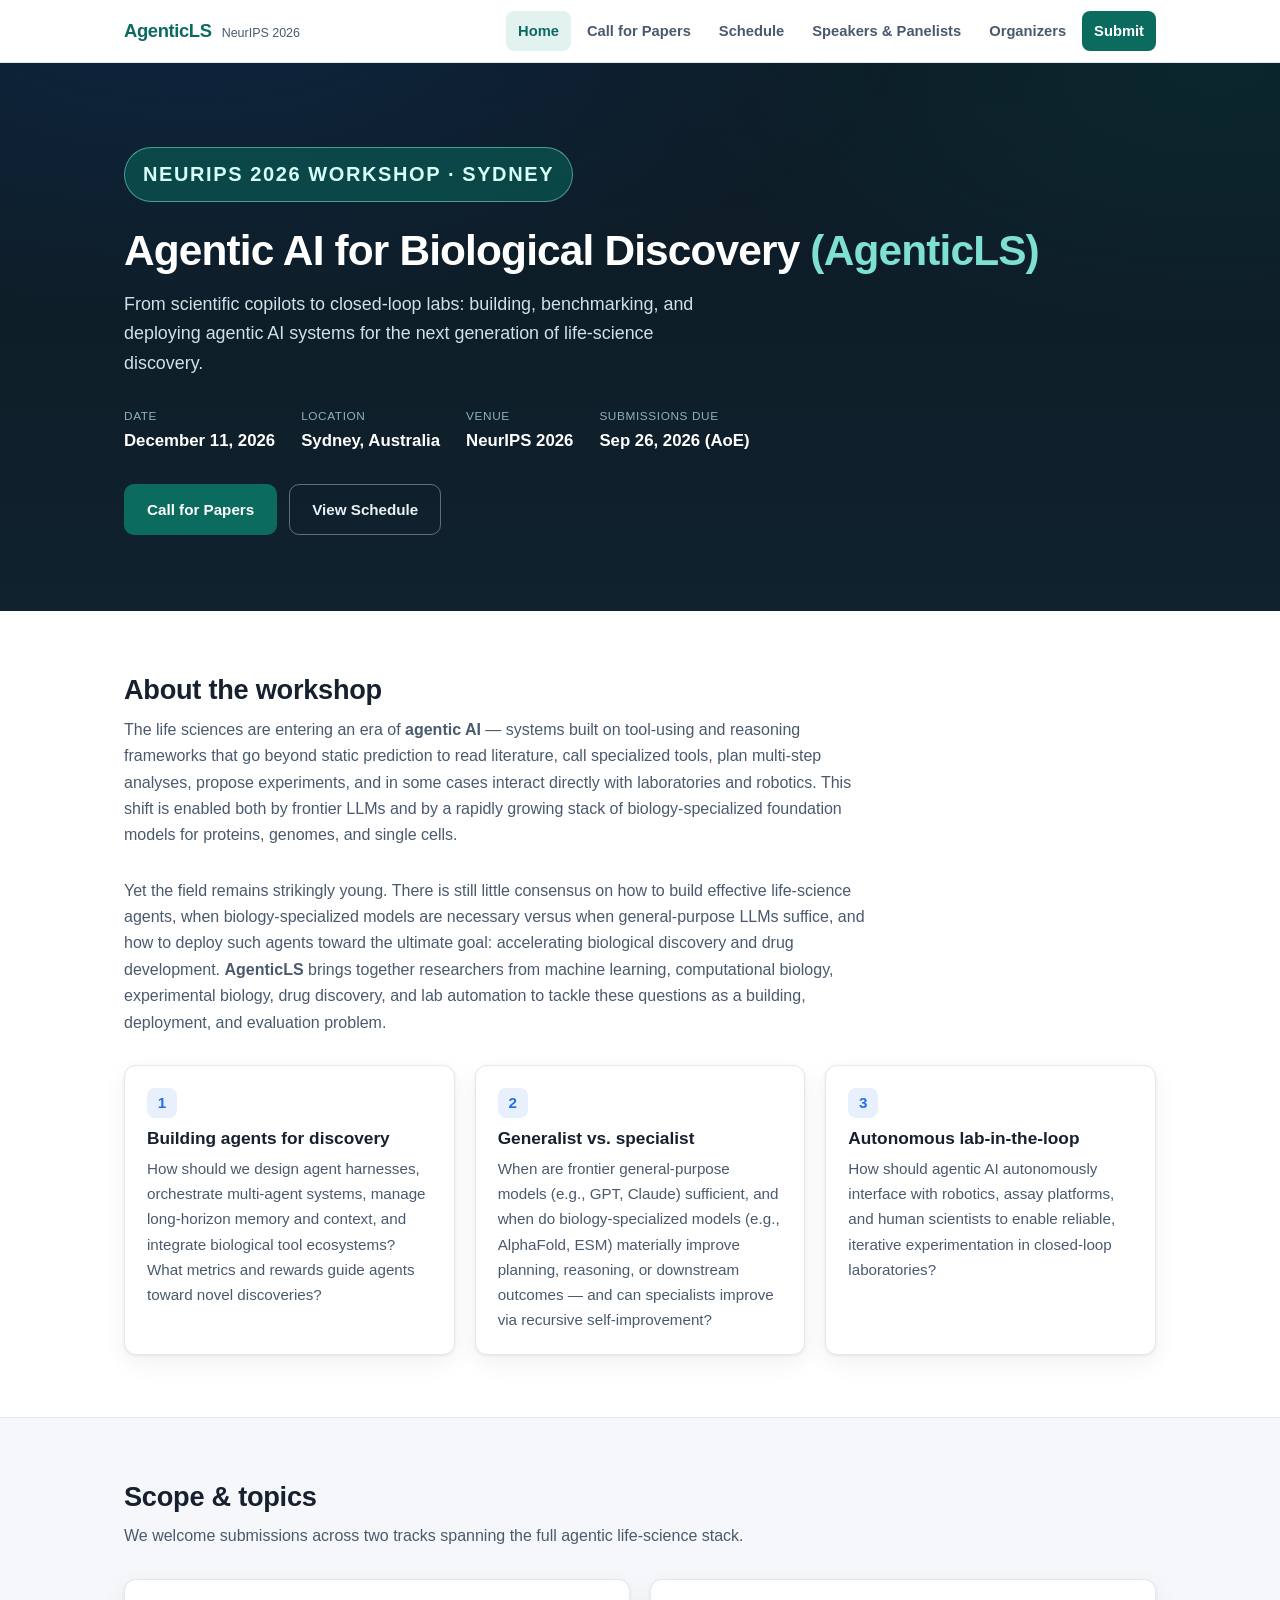
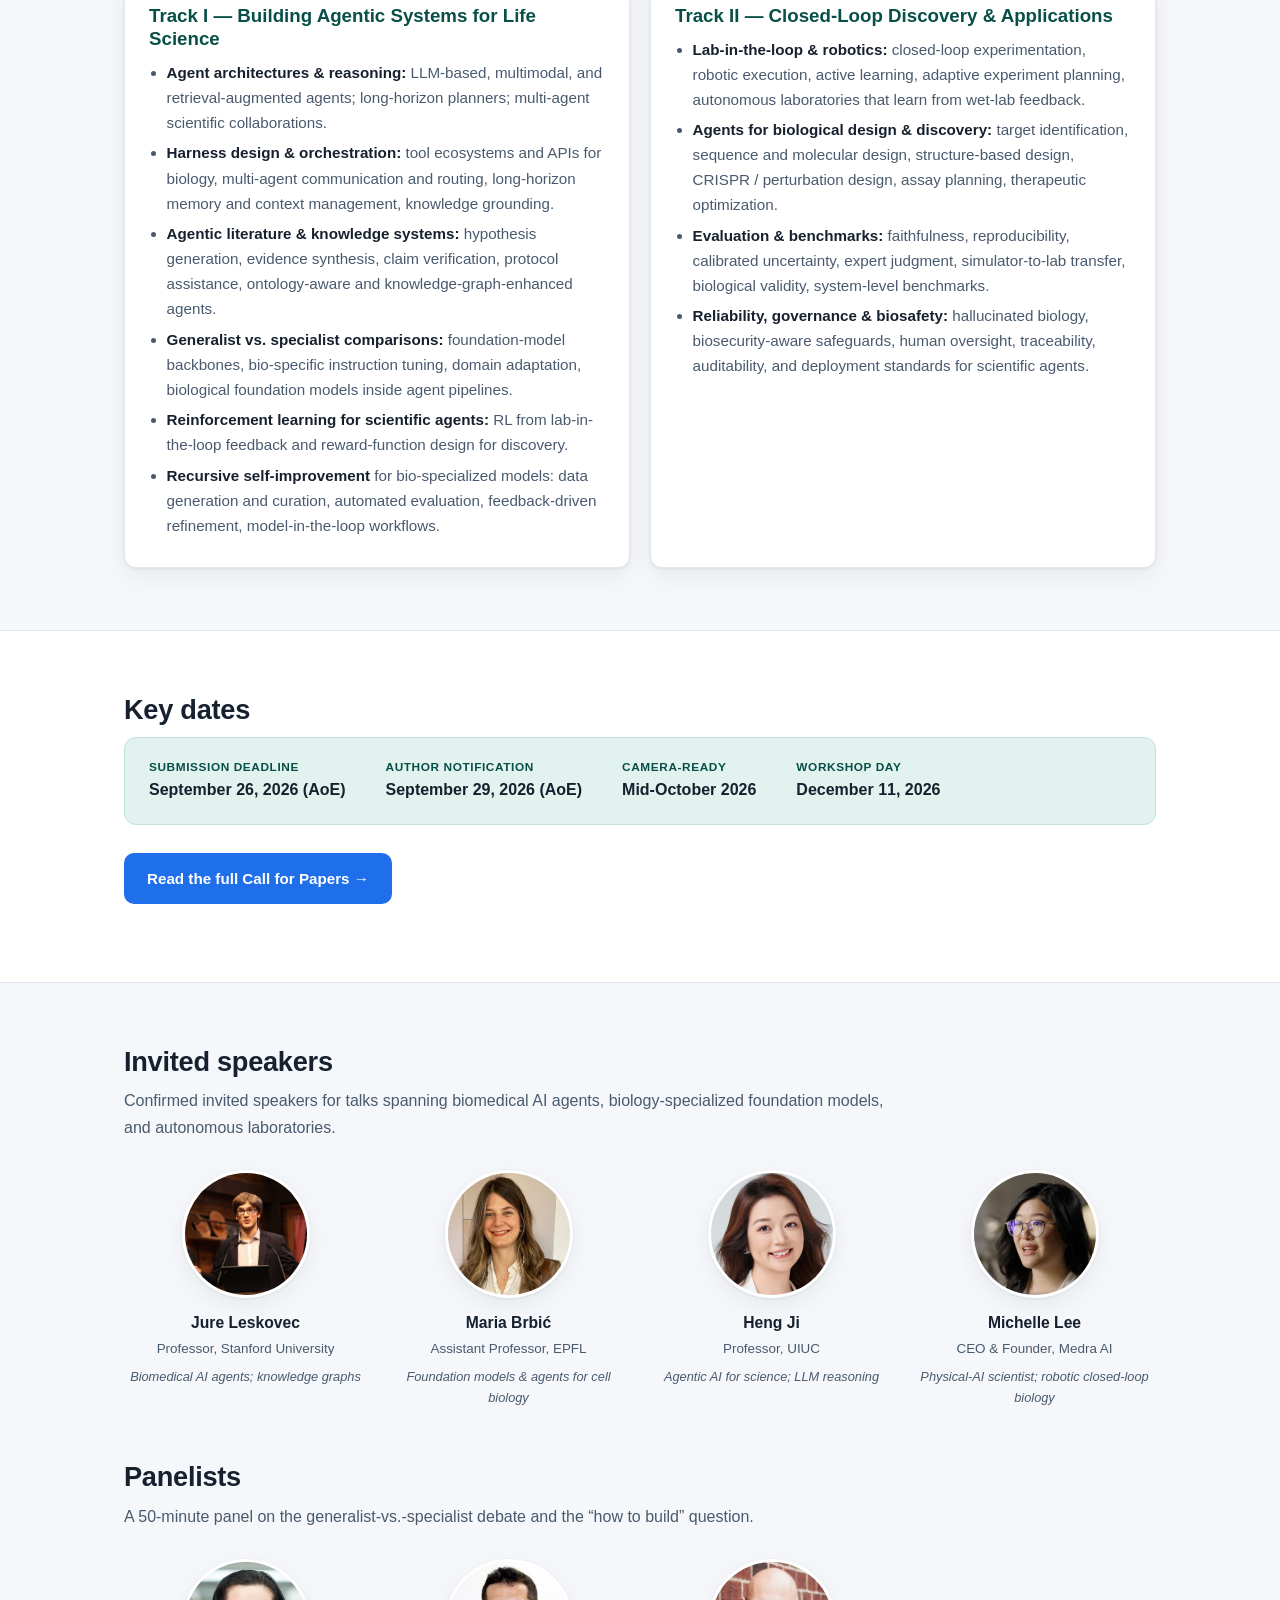
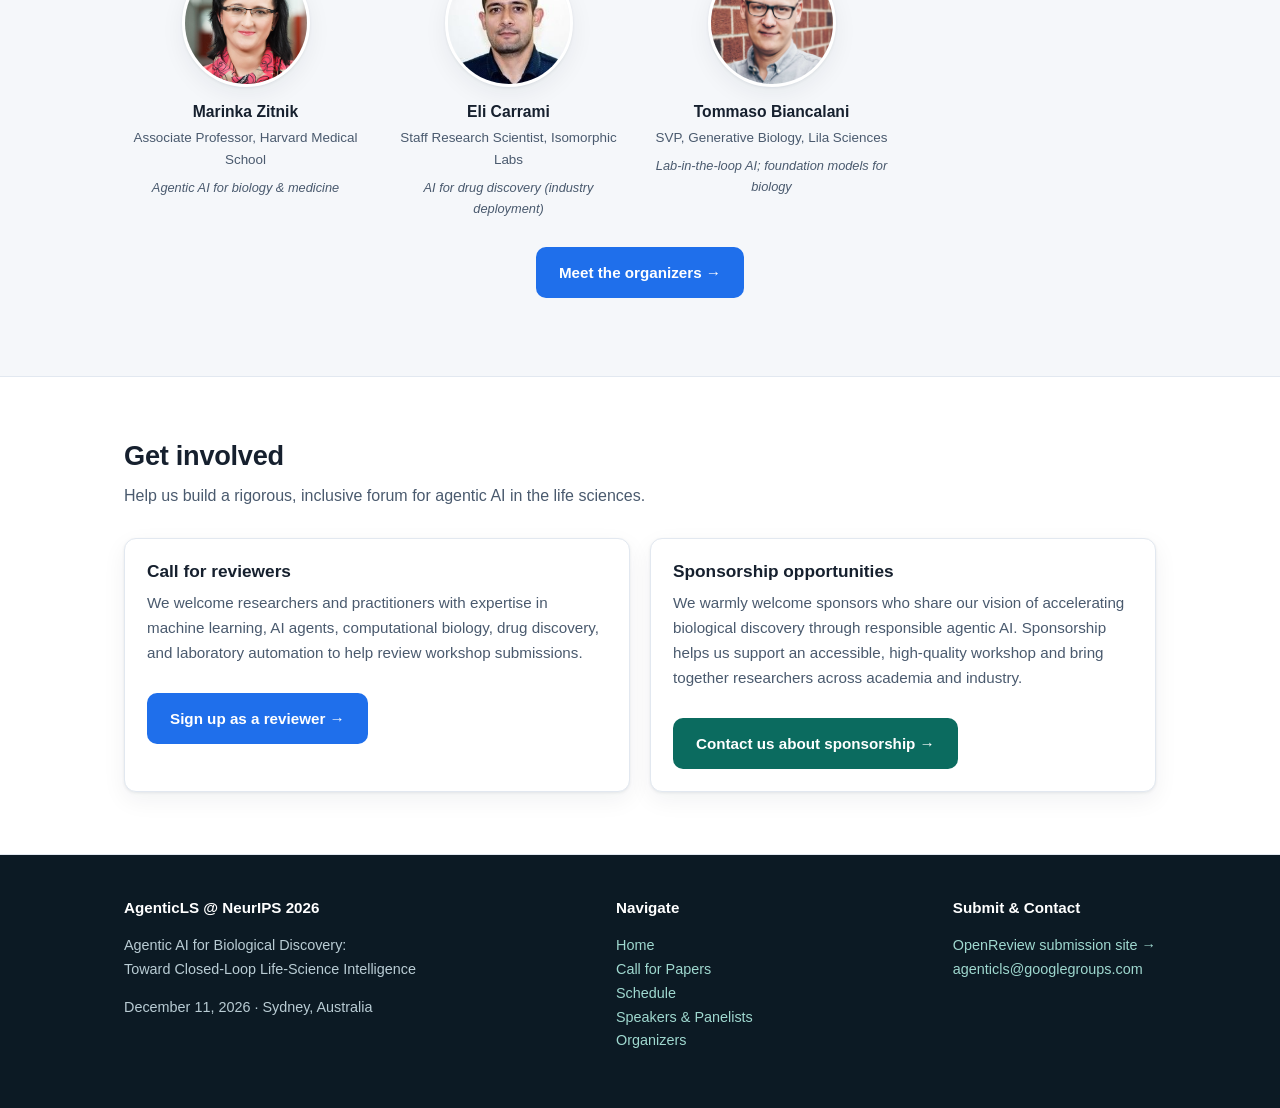
==== commit 899c9e53: "Add reviewer signup and sponsor welcome section" ====
--- a/index.html
+++ b/index.html
@@ -196,6 +196,26 @@
   </div>
 </section>
 
+<!-- ===== GET INVOLVED ===== -->
+<section class="block">
+  <div class="wrap">
+    <h2 class="section-title">Get involved</h2>
+    <p class="section-lead">Help us build a rigorous, inclusive forum for agentic AI in the life sciences.</p>
+    <div class="grid cols-2">
+      <div class="card">
+        <h3>Call for reviewers</h3>
+        <p>We welcome researchers and practitioners with expertise in machine learning, AI agents, computational biology, drug discovery, and laboratory automation to help review workshop submissions.</p>
+        <div class="mt"><a class="btn btn-dark" href="https://forms.gle/axDs6pksmQBPAgd96">Sign up as a reviewer &rarr;</a></div>
+      </div>
+      <div class="card">
+        <h3>Sponsorship opportunities</h3>
+        <p>We warmly welcome sponsors who share our vision of accelerating biological discovery through responsible agentic AI. Sponsorship helps us support an accessible, high-quality workshop and bring together researchers across academia and industry.</p>
+        <div class="mt"><a class="btn btn-primary" href="mailto:agenticls@googlegroups.com?subject=AgenticLS%20Sponsorship">Contact us about sponsorship &rarr;</a></div>
+      </div>
+    </div>
+  </div>
+</section>
+
 <!-- ===== FOOTER ===== -->
 <footer>
   <div class="wrap">
--- a/css/style.css
+++ b/css/style.css
@@ -114,9 +114,11 @@
   border-radius: 999px; margin-bottom: 22px;
 }
 .hero h1 {
-  color: #fff; font-size: clamp(1.9rem, 4.4vw, 3rem);
-  margin: 0 0 .3em; letter-spacing: -.02em; max-width: 15ch;
-}
+  color: #fff; font-size: clamp(1.9rem, 4vw, 2.65rem);
+  margin: 0 0 .3em; letter-spacing: -.02em; max-width: none;
+  white-space: nowrap;
+}
+@media (max-width: 900px) { .hero h1 { white-space: normal; } }
 .hero .abbr { color: #7ee0d2; }
 .hero .tagline { font-size: 1.12rem; color: #cfe0e6; max-width: 60ch; margin: 0 0 1.6em; }
 .hero .facts { display: flex; flex-wrap: wrap; gap: 26px; margin: 0 0 30px; }
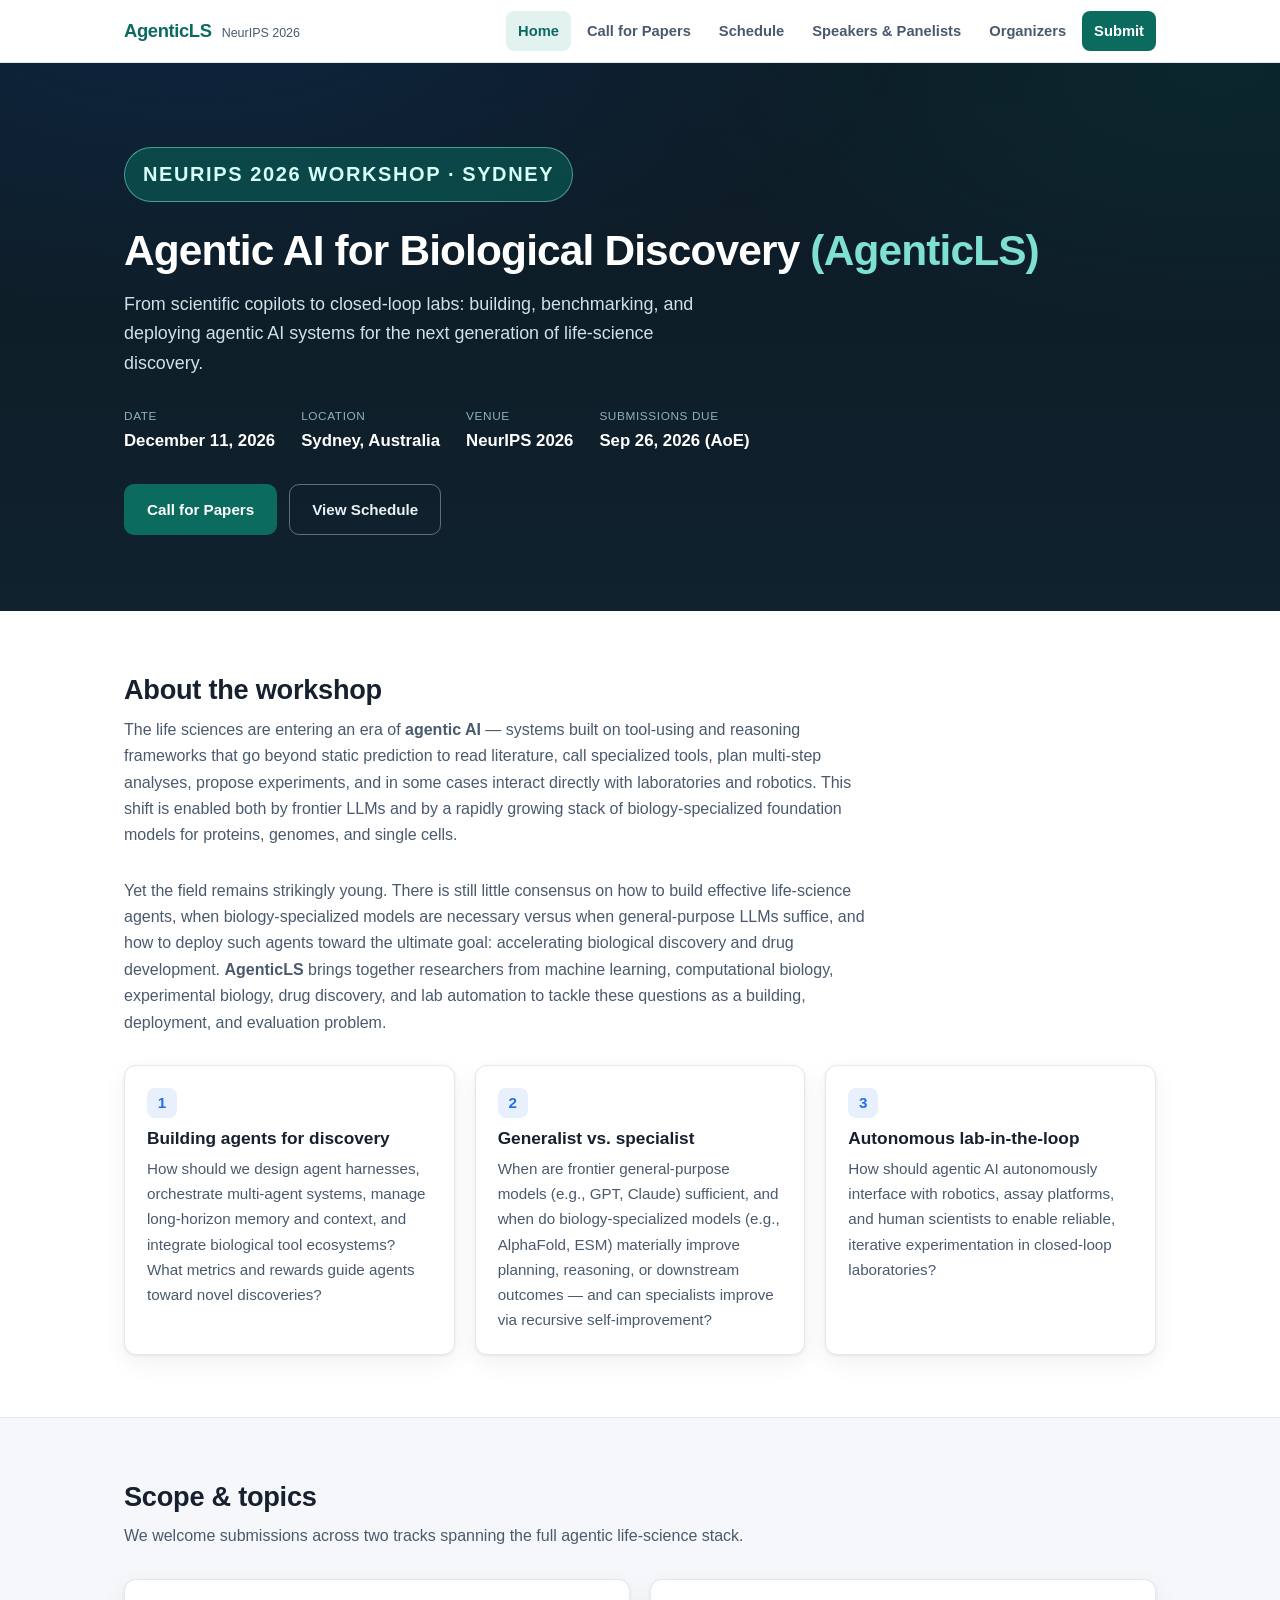
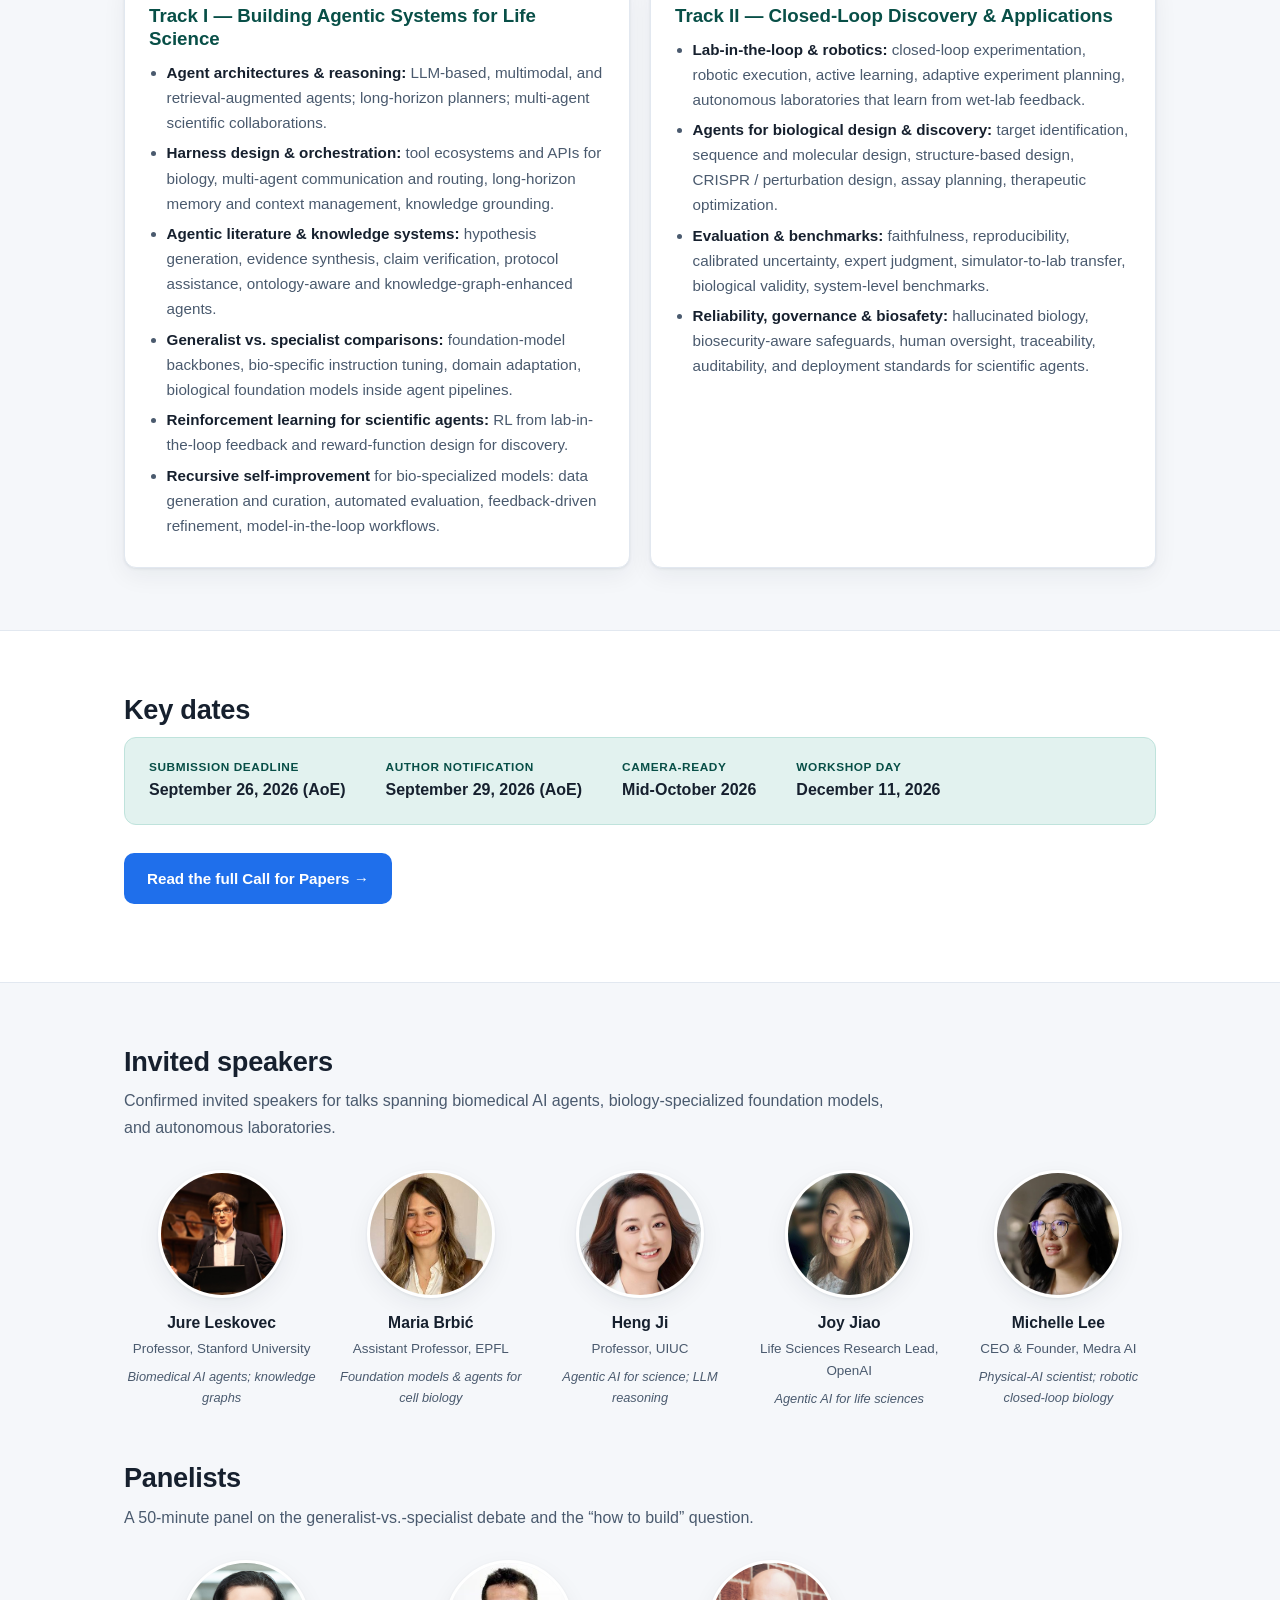
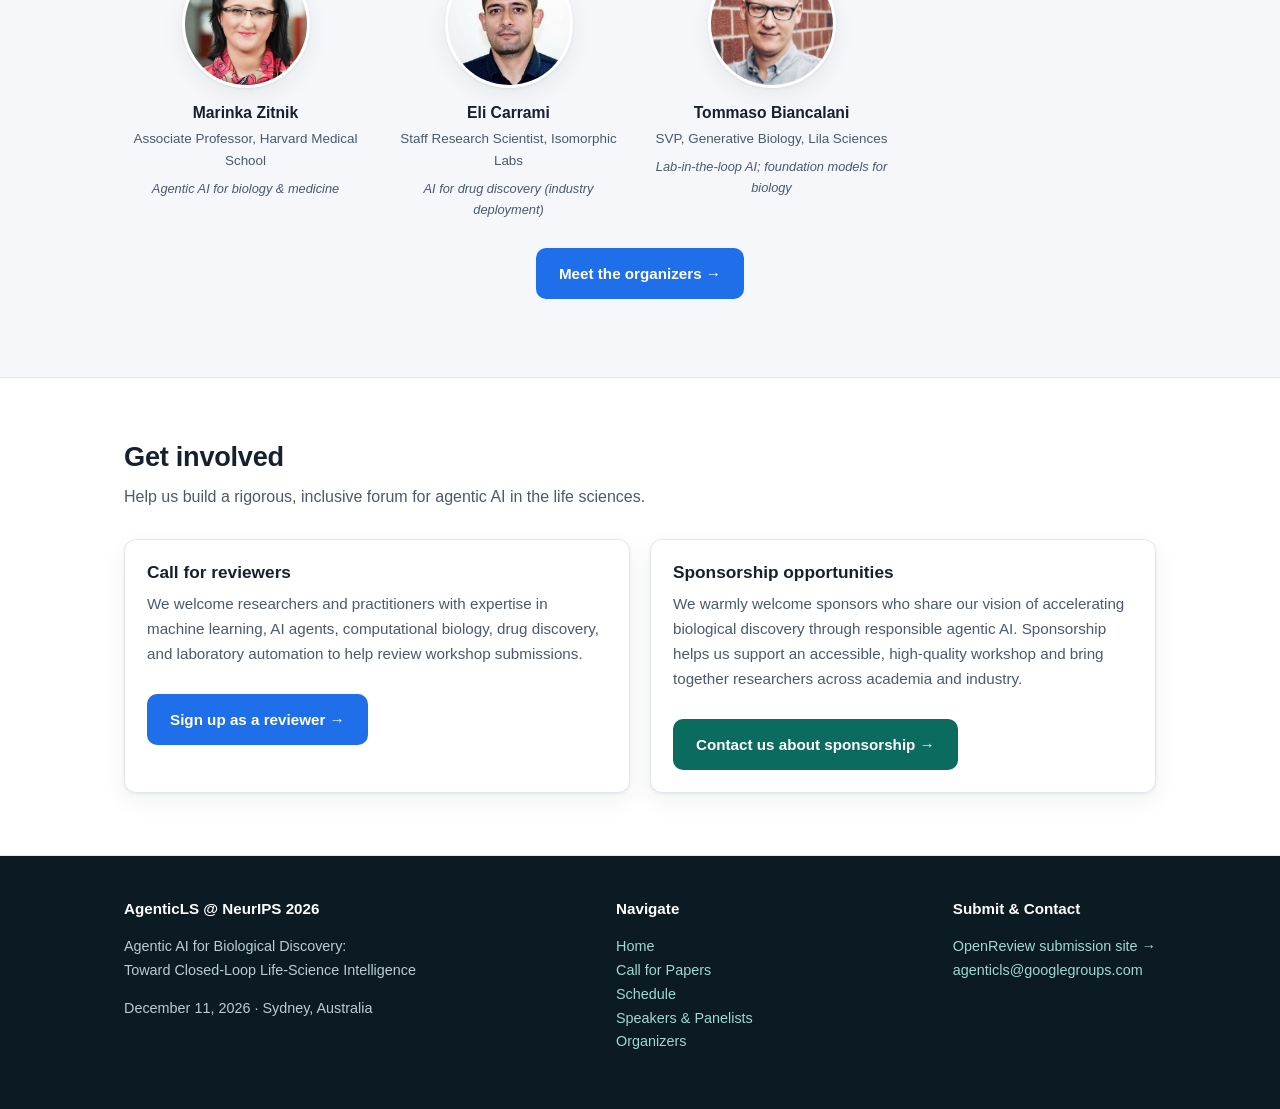
==== commit dae3ad05: "Add Joy Jiao as invited speaker" ====
--- a/index.html
+++ b/index.html
@@ -143,7 +143,7 @@
   <div class="wrap">
     <h2 class="section-title">Invited speakers</h2>
     <p class="section-lead">Confirmed invited speakers for talks spanning biomedical AI agents, biology-specialized foundation models, and autonomous laboratories.</p>
-    <div class="people">
+    <div class="people speaker-row">
       <div class="person">
         <img class="photo" src="assets/photos/jure-leskovec.jpeg" alt="Jure Leskovec" />
         <div class="name">Jure Leskovec</div>
@@ -161,6 +161,12 @@
         <div class="name">Heng Ji</div>
         <div class="aff">Professor, UIUC</div>
         <div class="topic">Agentic AI for science; LLM reasoning</div>
+      </div>
+      <div class="person">
+        <img class="photo" src="assets/photos/joy-jiao.jpeg" alt="Joy Jiao" />
+        <div class="name">Joy Jiao</div>
+        <div class="aff">Life Sciences Research Lead, OpenAI</div>
+        <div class="topic">Agentic AI for life sciences</div>
       </div>
       <div class="person">
         <img class="photo" src="assets/photos/michelle-lee.jpg" alt="Michelle Lee" />
--- a/css/style.css
+++ b/css/style.css
@@ -190,9 +190,10 @@
 /* ---------- People grids ---------- */
 .people { display: grid; grid-template-columns: repeat(4, 1fr); gap: 26px 20px; }
 .people.cols-3 { grid-template-columns: repeat(3, 1fr); }
+.people.speaker-row { grid-template-columns: repeat(5, minmax(0, 1fr)); gap: 26px 14px; }
 .people.organizer-row { grid-template-columns: repeat(6, minmax(0, 1fr)); gap: 26px 12px; }
 @media (max-width: 900px) { .people { grid-template-columns: repeat(3, 1fr); } }
-@media (max-width: 680px) { .people, .people.cols-3, .people.organizer-row { grid-template-columns: repeat(2, 1fr); } }
+@media (max-width: 680px) { .people, .people.cols-3, .people.speaker-row, .people.organizer-row { grid-template-columns: repeat(2, 1fr); } }
 
 .person { text-align: center; }
 .person .photo {
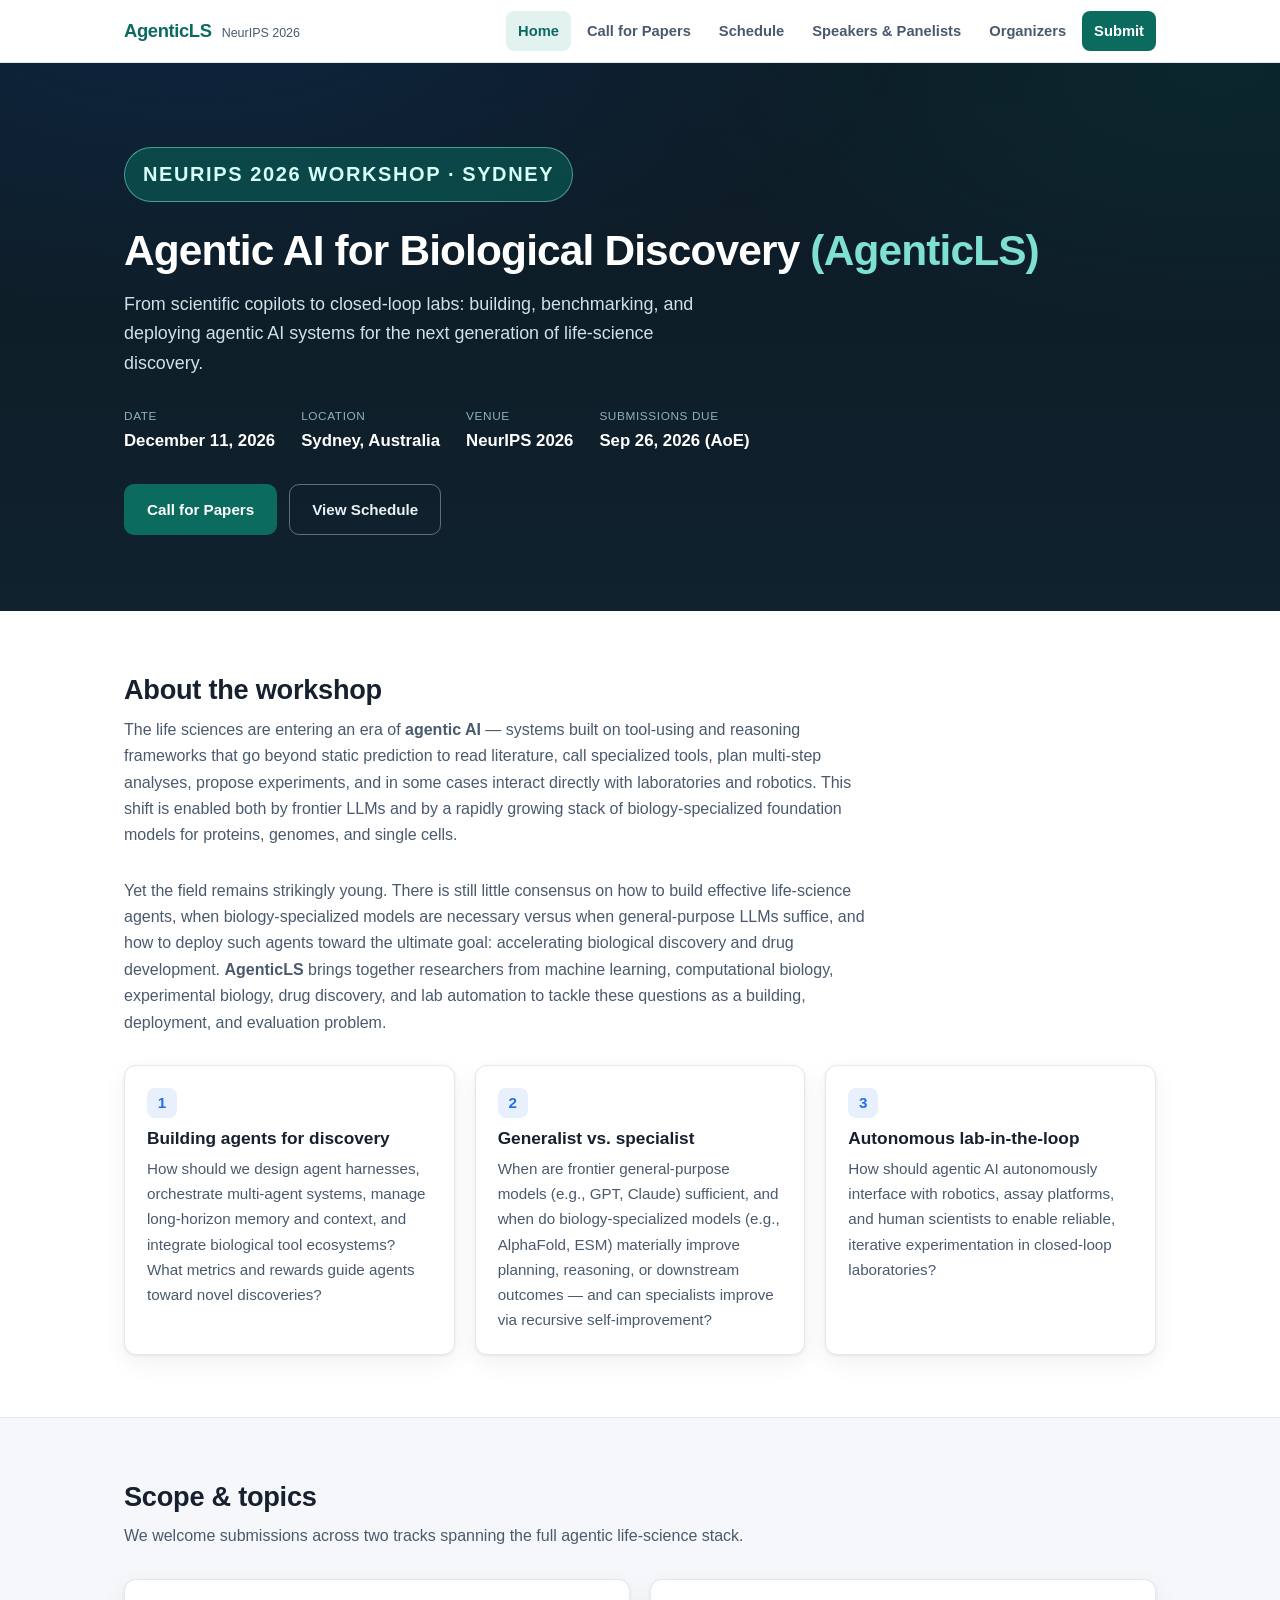
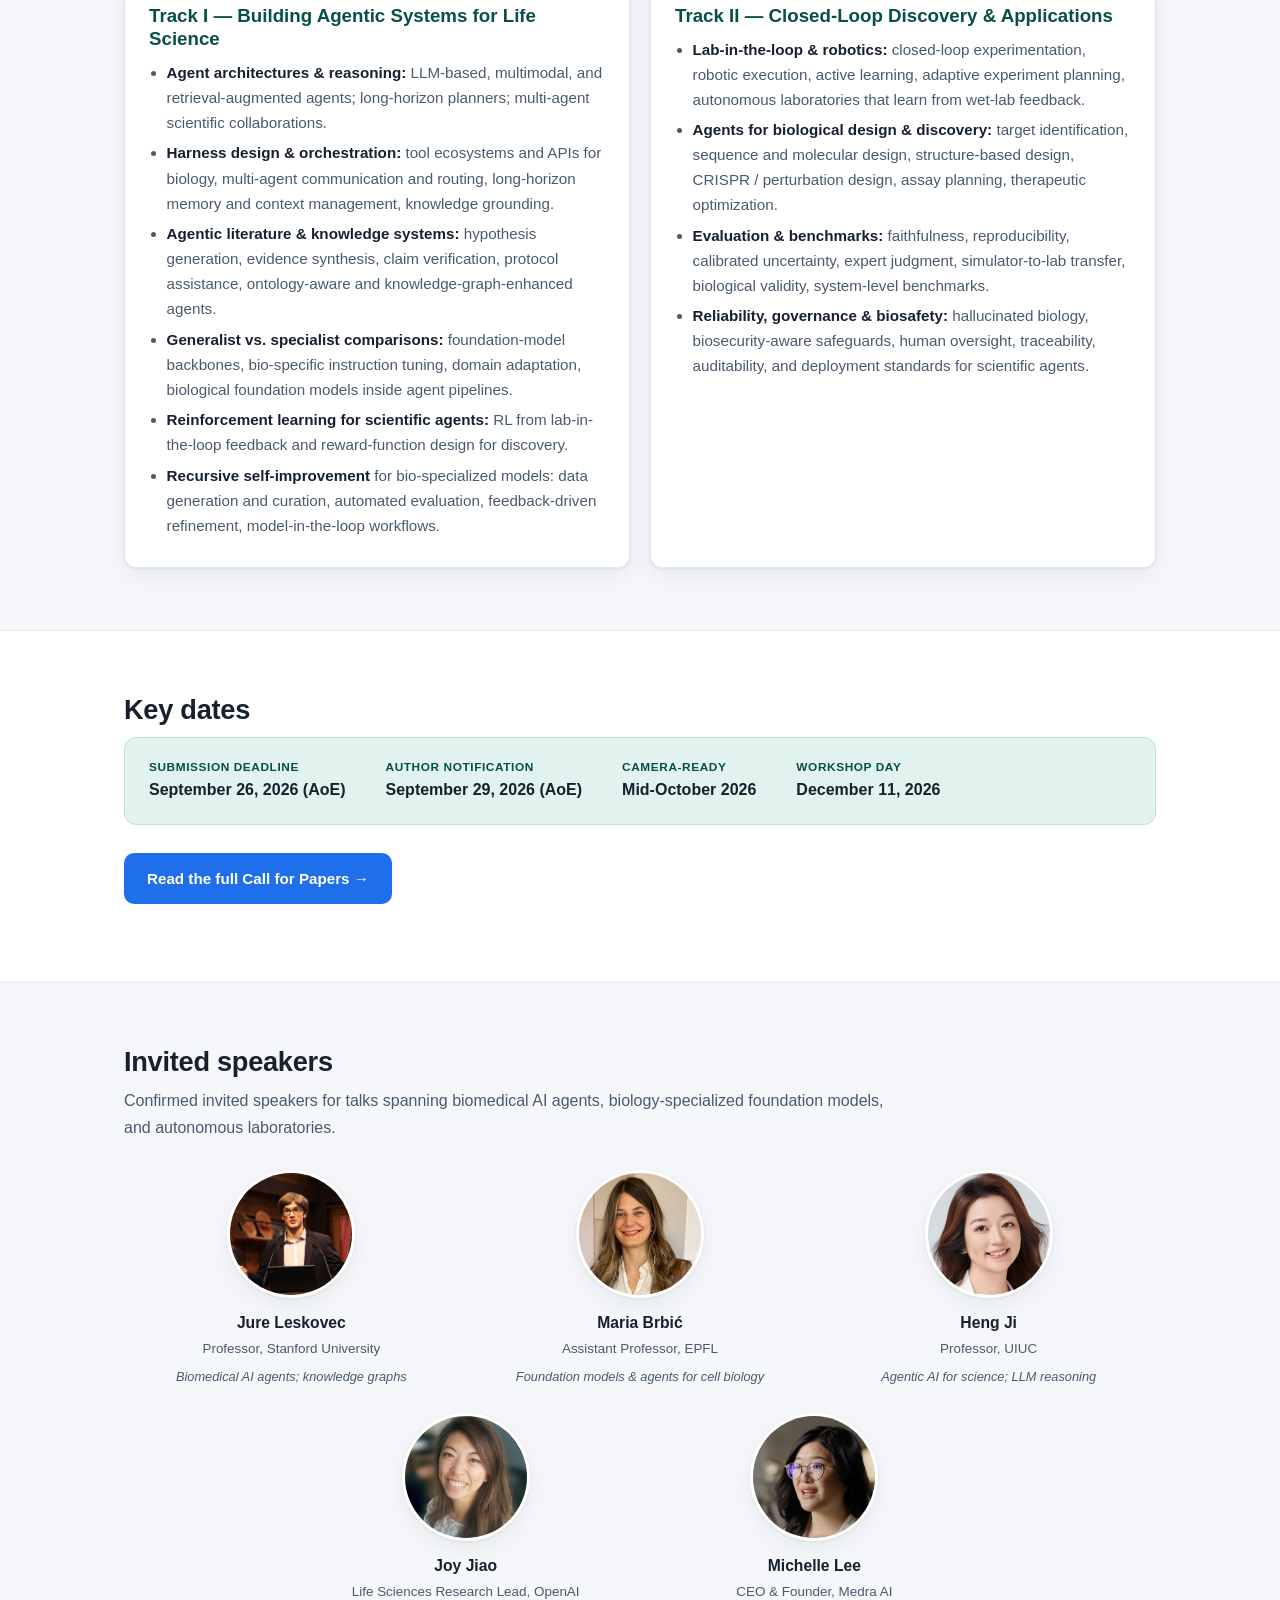
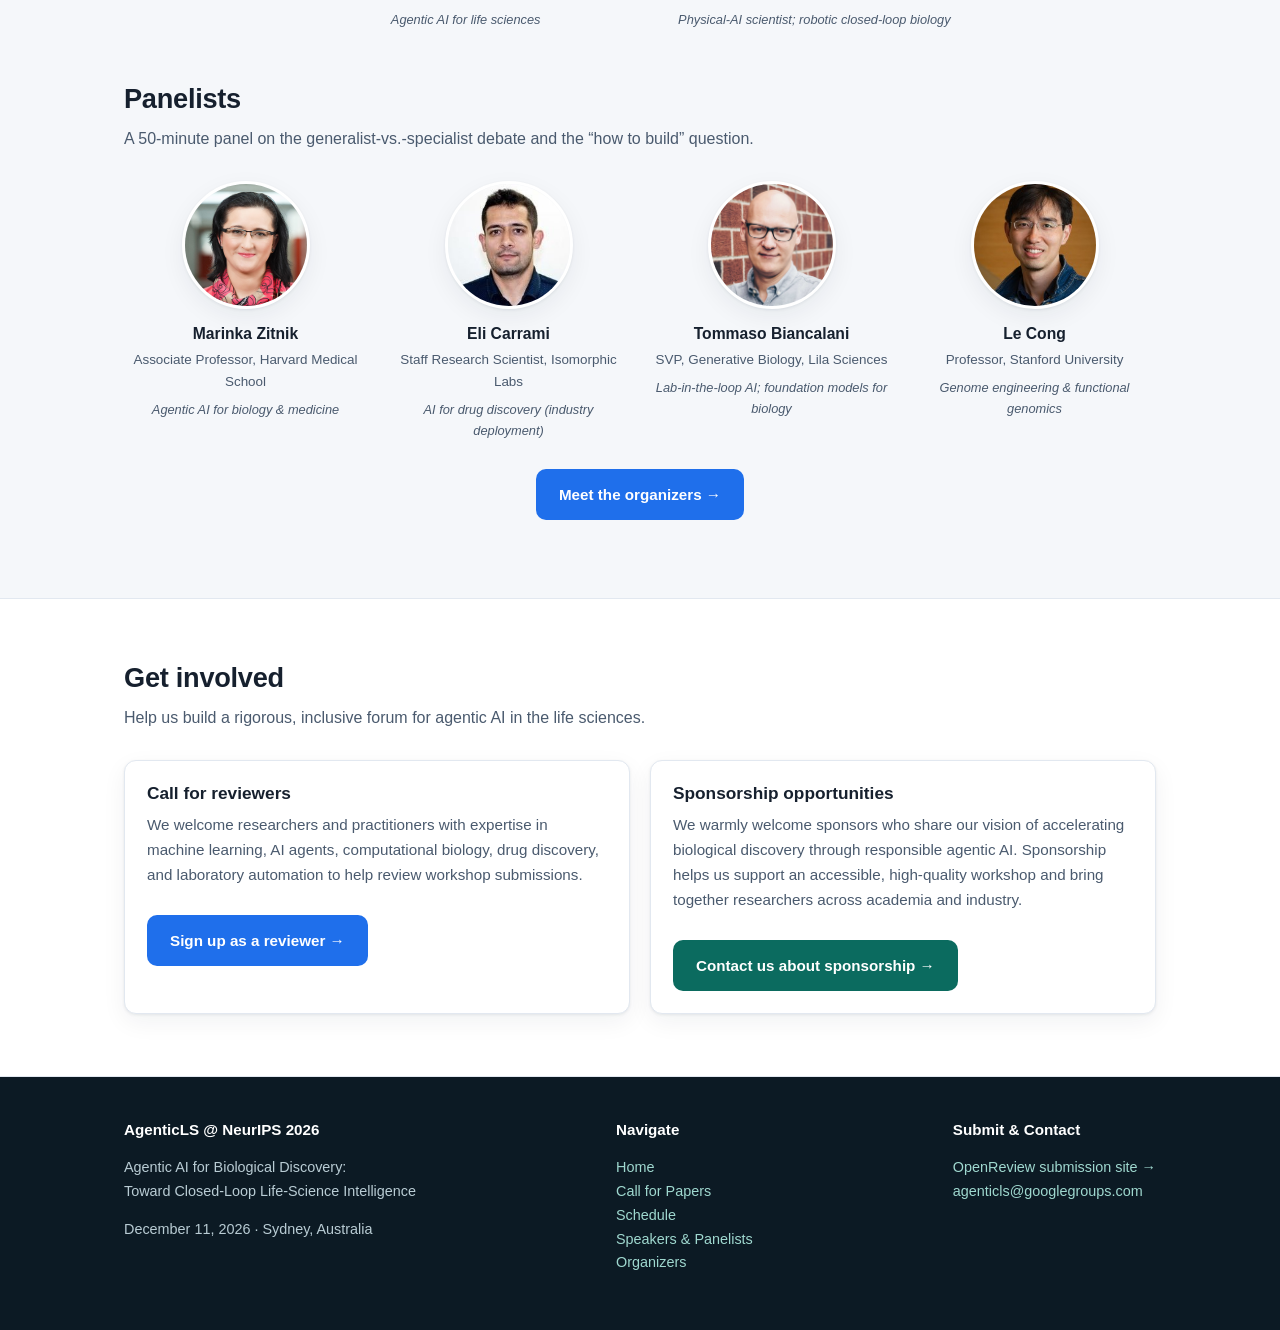
==== commit 4dfe9b80: "Add Le Cong as panelist" ====
--- a/index.html
+++ b/index.html
@@ -197,6 +197,12 @@
         <div class="aff">SVP, Generative Biology, Lila Sciences</div>
         <div class="topic">Lab-in-the-loop AI; foundation models for biology</div>
       </div>
+      <div class="person">
+        <img class="photo" src="assets/photos/le-cong.jpeg" alt="Le Cong" />
+        <div class="name"><a href="https://profiles.stanford.edu/186687">Le Cong</a></div>
+        <div class="aff">Professor, Stanford University</div>
+        <div class="topic">Genome engineering &amp; functional genomics</div>
+      </div>
     </div>
     <p class="mt center"><a class="btn btn-dark" href="organizers.html">Meet the organizers &rarr;</a></p>
   </div>
--- a/css/style.css
+++ b/css/style.css
@@ -190,10 +190,16 @@
 /* ---------- People grids ---------- */
 .people { display: grid; grid-template-columns: repeat(4, 1fr); gap: 26px 20px; }
 .people.cols-3 { grid-template-columns: repeat(3, 1fr); }
-.people.speaker-row { grid-template-columns: repeat(5, minmax(0, 1fr)); gap: 26px 14px; }
+.people.speaker-row { grid-template-columns: repeat(6, minmax(0, 1fr)); gap: 26px 14px; }
+.people.speaker-row .person { grid-column: span 2; }
+.people.speaker-row .person:nth-child(4) { grid-column: 2 / span 2; }
 .people.organizer-row { grid-template-columns: repeat(6, minmax(0, 1fr)); gap: 26px 12px; }
 @media (max-width: 900px) { .people { grid-template-columns: repeat(3, 1fr); } }
-@media (max-width: 680px) { .people, .people.cols-3, .people.speaker-row, .people.organizer-row { grid-template-columns: repeat(2, 1fr); } }
+@media (max-width: 680px) {
+  .people, .people.cols-3, .people.speaker-row, .people.organizer-row { grid-template-columns: repeat(2, 1fr); }
+  .people.speaker-row .person, .people.speaker-row .person:nth-child(4) { grid-column: auto; }
+  .people.speaker-row .person:last-child { grid-column: 1 / -1; }
+}
 
 .person { text-align: center; }
 .person .photo {
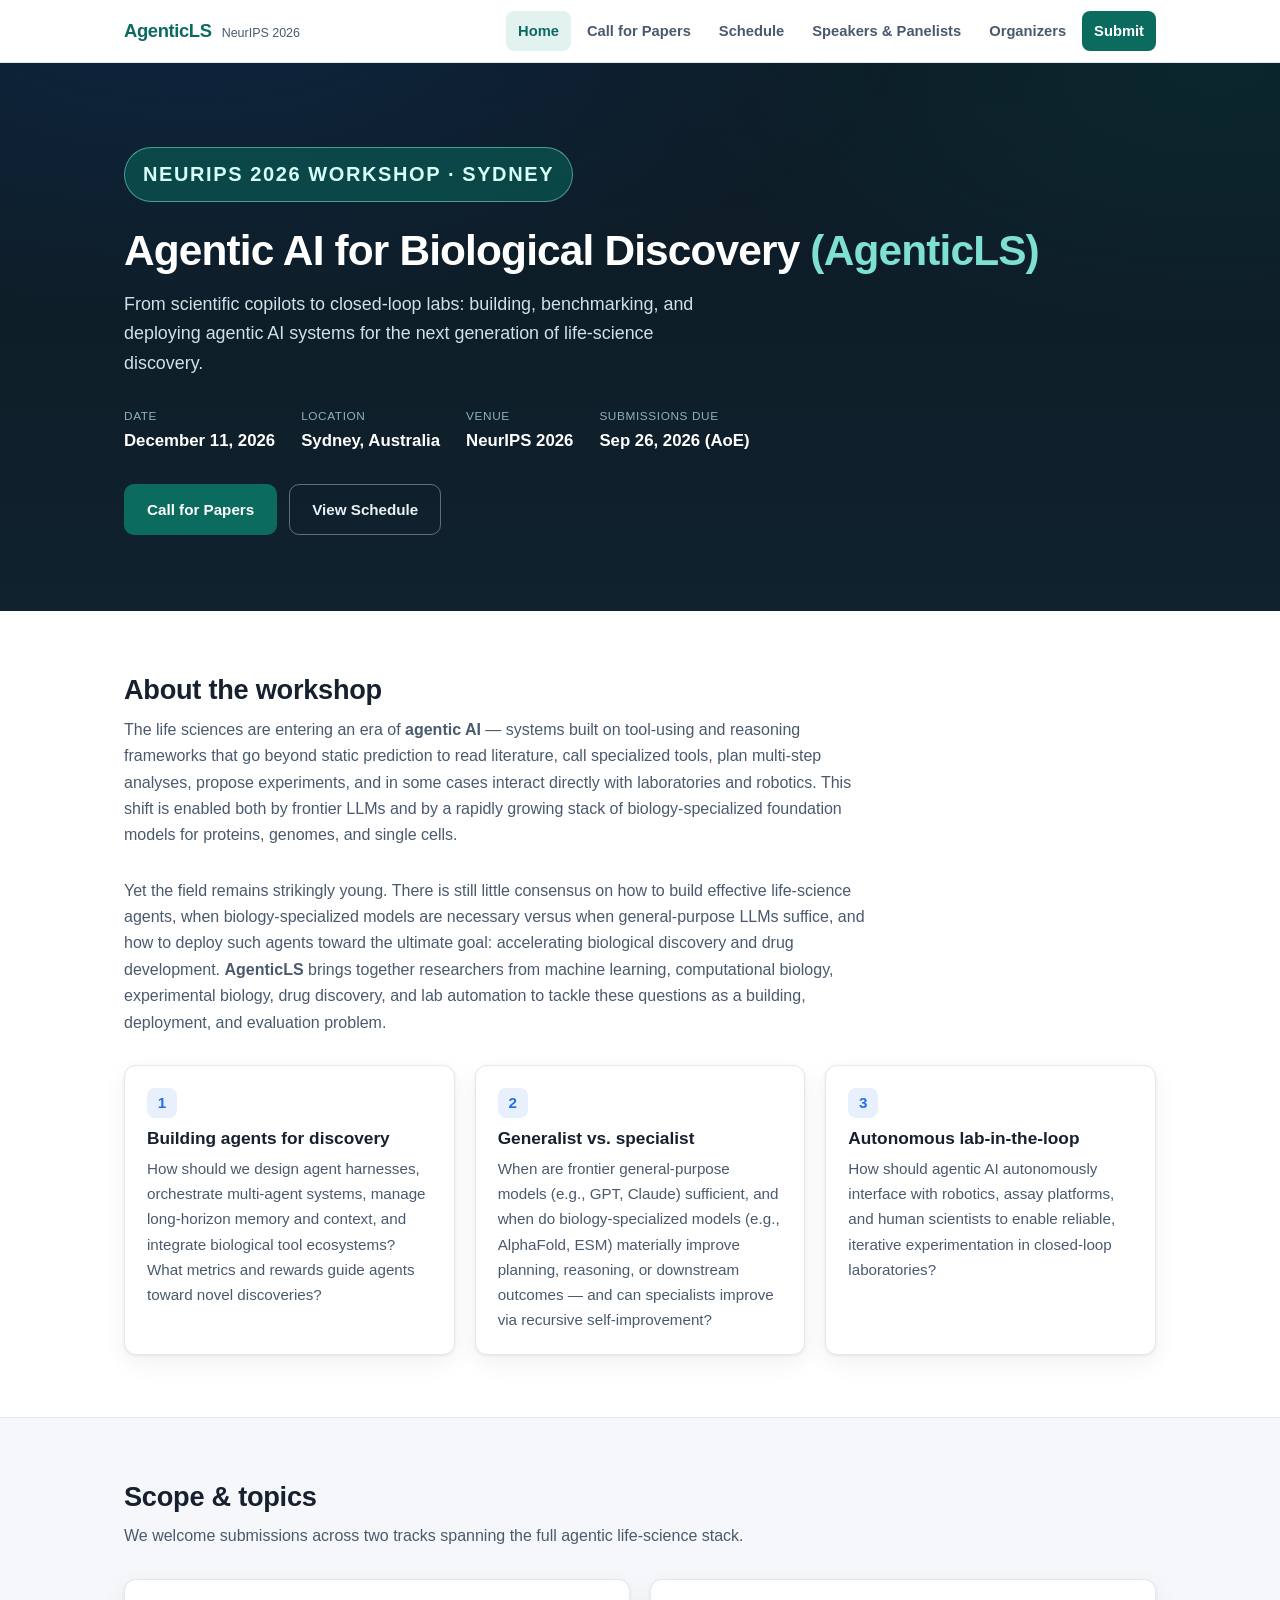
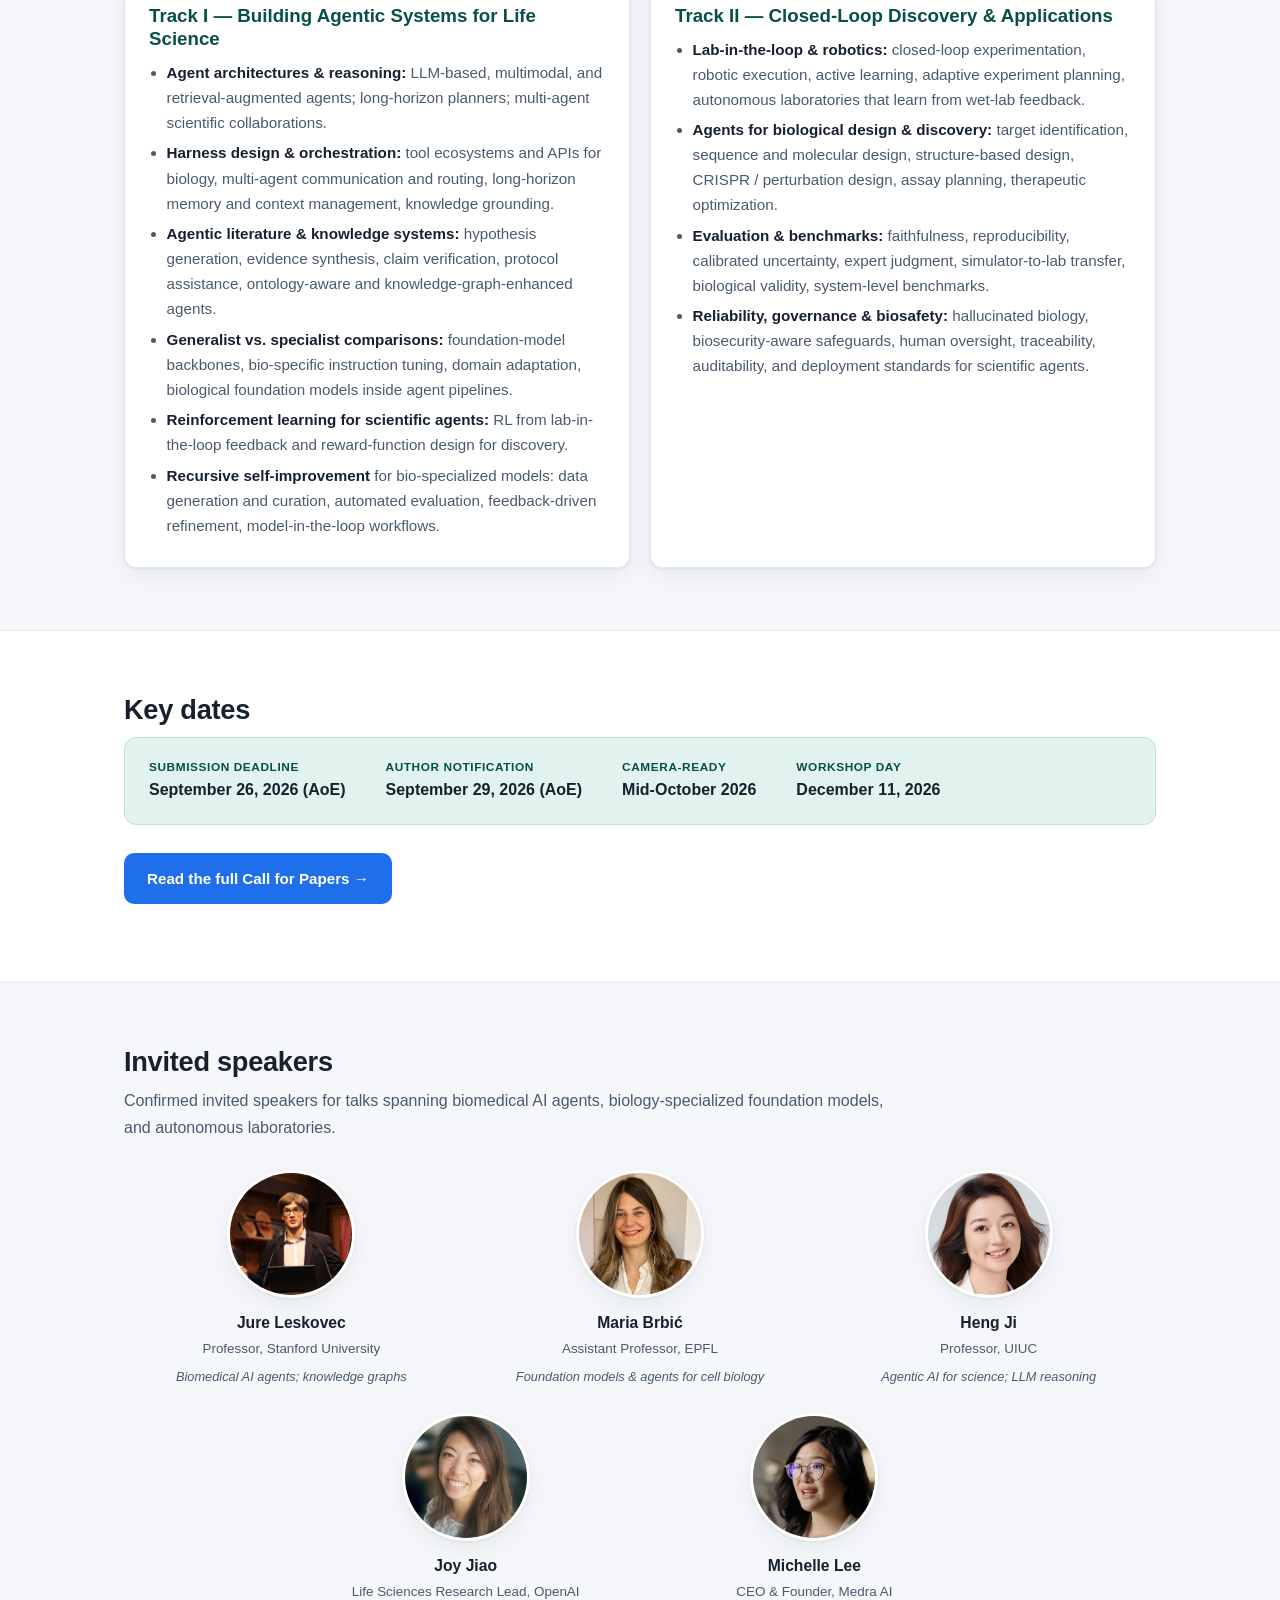
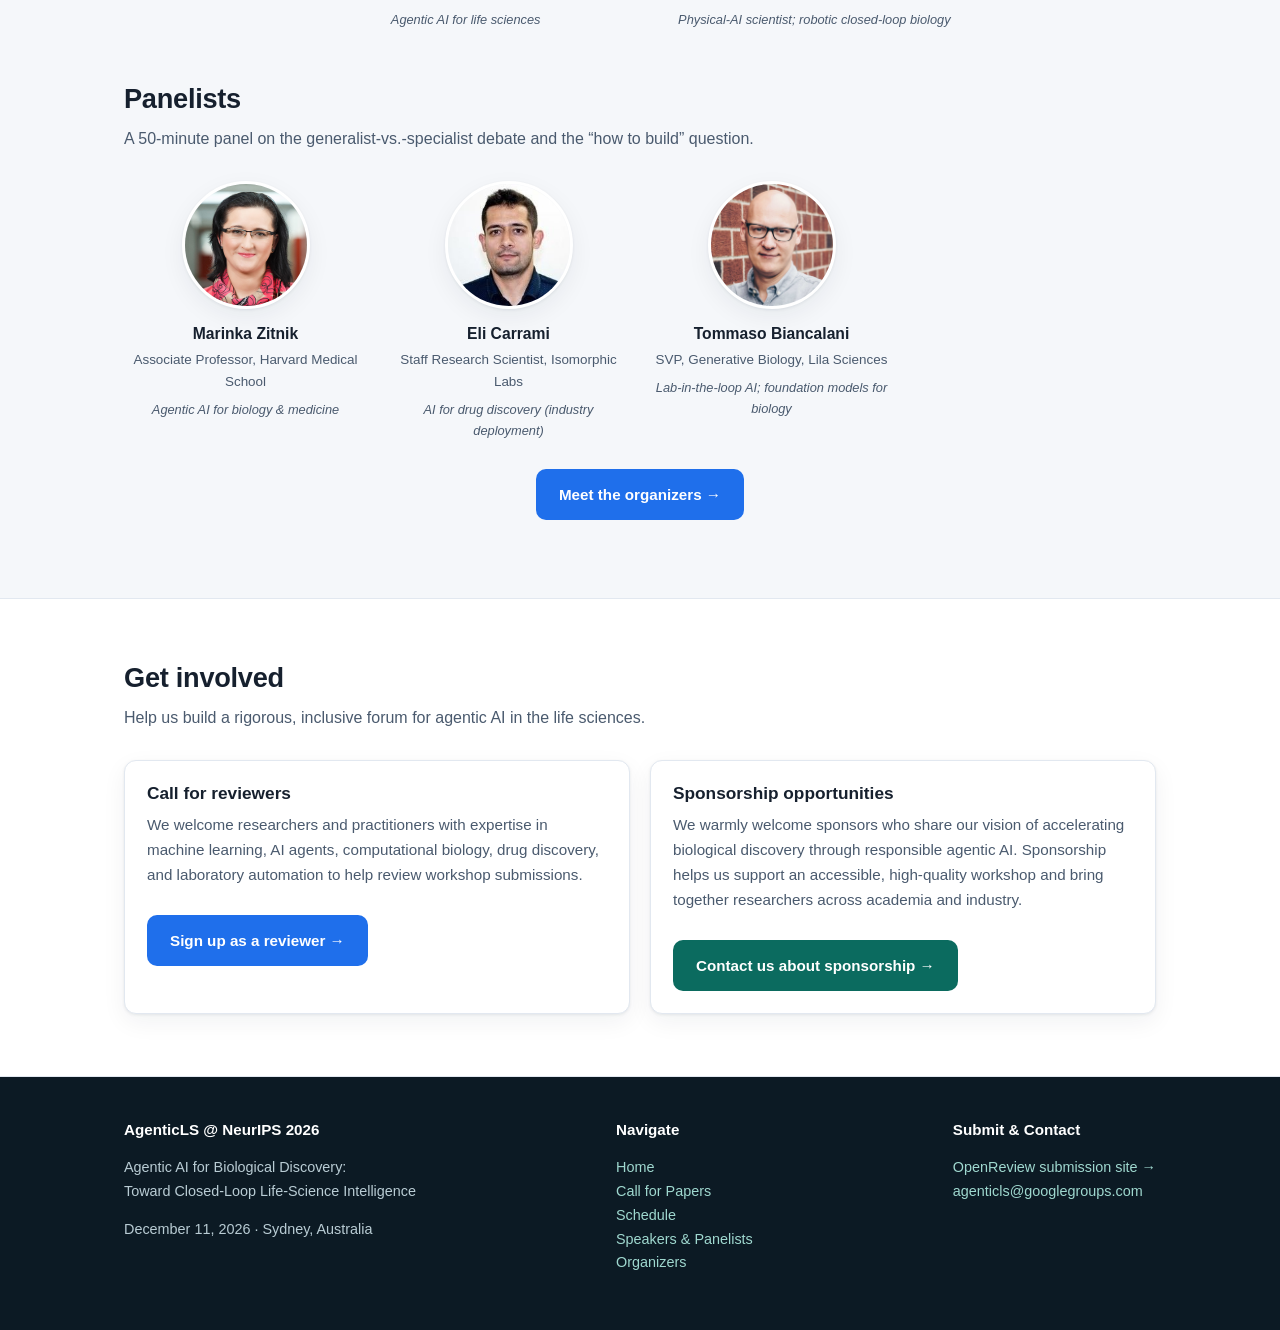
==== commit 422324a9: "Revert "Add Le Cong as panelist" This reverts commit 4dfe9b8003129ddc166dc0e3f45d59e0f7c0d434." ====
--- a/index.html
+++ b/index.html
@@ -197,12 +197,6 @@
         <div class="aff">SVP, Generative Biology, Lila Sciences</div>
         <div class="topic">Lab-in-the-loop AI; foundation models for biology</div>
       </div>
-      <div class="person">
-        <img class="photo" src="assets/photos/le-cong.jpeg" alt="Le Cong" />
-        <div class="name"><a href="https://profiles.stanford.edu/186687">Le Cong</a></div>
-        <div class="aff">Professor, Stanford University</div>
-        <div class="topic">Genome engineering &amp; functional genomics</div>
-      </div>
     </div>
     <p class="mt center"><a class="btn btn-dark" href="organizers.html">Meet the organizers &rarr;</a></p>
   </div>
